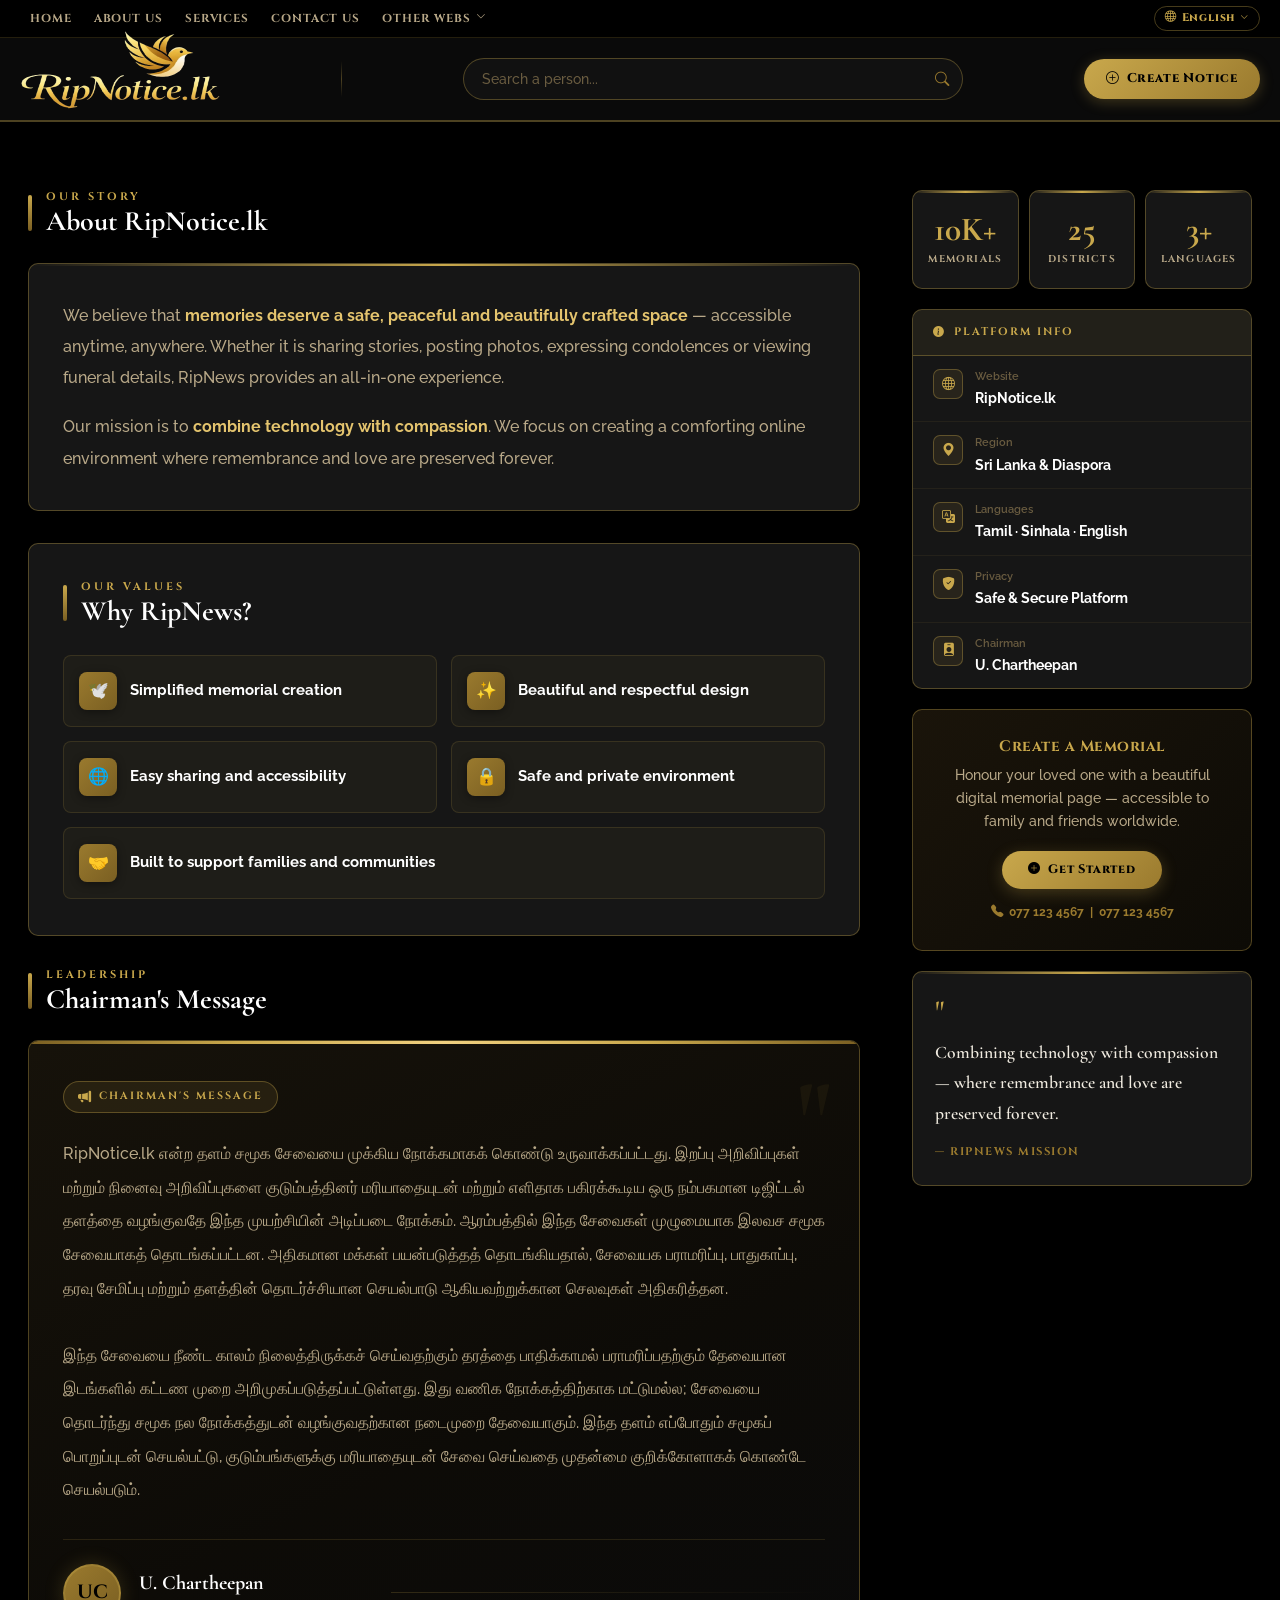
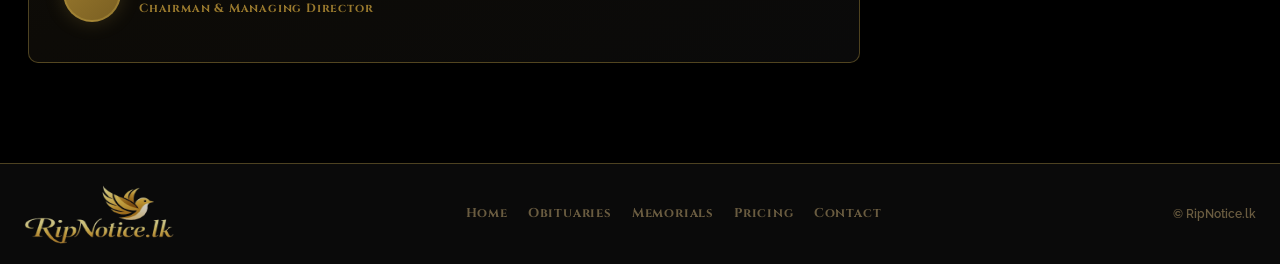
==== about.html @ 71edde10 "Initial commit" ====
<!DOCTYPE html>
<html lang="en">
<head>
    <meta charset="UTF-8">
    <meta name="viewport" content="width=device-width, initial-scale=1.0">
    <title>RipNotice.lk — Memorial Platform</title>
    <link rel="icon" href="assets/fav1.ico" type="image/x-icon">
    <link rel="stylesheet" href="https://cdn.jsdelivr.net/npm/bootstrap@5.3.0/dist/css/bootstrap.min.css">
    <link rel="stylesheet" href="https://cdn.jsdelivr.net/npm/bootstrap-icons@1.13.1/font/bootstrap-icons.min.css">
    <link rel="stylesheet" href="css/about.css">
</head>
<body>

    <!-- Navbar (injected) -->
    <div id="navbar"></div>

    <!-- ========================================================
     ABOUT PAGE — RipNotice.lk
     Paste between your navbar and footer injections.
     Requires: <link rel="stylesheet" href="css/about.css">
     ======================================================== -->
     
    <!-- ── BODY ── -->
    <div class="abt-body">

        <!-- ── LEFT / MAIN COLUMN ── -->
        <div class="abt-main">

            <!-- Our Story -->
            <div class="abt-sec-heading">
                <div class="abt-sec-bar"></div>
                <div>
                    <h2 class="abt-sec-label">Our Story</h2>
                    <p class="abt-sec-title">About RipNotice.lk
            
                    </p>
                </div>
            </div>

            <div class="abt-mission-card">
                <p>
                    We believe that <strong>memories deserve a safe, peaceful and beautifully crafted
                    space</strong> — accessible anytime, anywhere. Whether it is sharing stories, posting
                    photos, expressing condolences or viewing funeral details, RipNews provides an
                    all-in-one experience.
                </p>
                <p>
                    Our mission is to <strong>combine technology with compassion</strong>. We focus on
                    creating a comforting online environment where remembrance and love are preserved
                    forever.
                </p>
            </div>

            <!-- Why RipNews -->
            <div class="abt-why-block">
                <div class="abt-sec-heading" style="margin-bottom:0;">
                    <div class="abt-sec-bar"></div>
                    <div>
                        <h2 class="abt-sec-label">Our Values</h2>
                        <p class="abt-sec-title">Why RipNews?</p>
                    </div>
                </div>

                <div class="abt-why-grid">
                    <div class="abt-why-item">
                        <div class="abt-why-icon">🕊️</div>
                        <div class="abt-why-label">Simplified memorial creation</div>
                    </div>
                    <div class="abt-why-item">
                        <div class="abt-why-icon">✨</div>
                        <div class="abt-why-label">Beautiful and respectful design</div>
                    </div>
                    <div class="abt-why-item">
                        <div class="abt-why-icon">🌐</div>
                        <div class="abt-why-label">Easy sharing and accessibility</div>
                    </div>
                    <div class="abt-why-item">
                        <div class="abt-why-icon">🔒</div>
                        <div class="abt-why-label">Safe and private environment</div>
                    </div>
                    <div class="abt-why-item abt-why-item--full">
                        <div class="abt-why-icon">🤝</div>
                        <div class="abt-why-label">Built to support families and communities</div>
                    </div>
                </div>
            </div>

            <!-- Chairman's Message -->
            <div class="abt-sec-heading">
                <div class="abt-sec-bar"></div>
                <div>
                    <h2 class="abt-sec-label">Leadership</h2>
                    <p class="abt-sec-title">Chairman's Message</p>
                </div>
            </div>

            <div class="abt-chairman-card">
                <div class="abt-chairman-badge">
                    <i class="bi bi-megaphone-fill"></i>
                    <span>Chairman's Message</span>
                </div>

                <p class="abt-chairman-tamil">
                    RipNotice.lk
         என்ற தளம் சமூக சேவையை முக்கிய நோக்கமாகக் கொண்டு உருவாக்கப்பட்டது.
                    இறப்பு அறிவிப்புகள் மற்றும் நினைவு அறிவிப்புகளை குடும்பத்தினர் மரியாதையுடன்
                    மற்றும் எளிதாக பகிரக்கூடிய ஒரு நம்பகமான டிஜிட்டல் தளத்தை வழங்குவதே இந்த
                    முயற்சியின் அடிப்படை நோக்கம். ஆரம்பத்தில் இந்த சேவைகள் முழுமையாக இலவச
                    சமூக சேவையாகத் தொடங்கப்பட்டன. அதிகமான மக்கள் பயன்படுத்தத் தொடங்கியதால்,
                    சேவையக பராமரிப்பு, பாதுகாப்பு, தரவு சேமிப்பு மற்றும் தளத்தின் தொடர்ச்சியான
                    செயல்பாடு ஆகியவற்றுக்கான செலவுகள் அதிகரித்தன.
                    <br><br>
                    இந்த சேவையை நீண்ட காலம் நிலைத்திருக்கச் செய்வதற்கும் தரத்தை பாதிக்காமல்
                    பராமரிப்பதற்கும் தேவையான இடங்களில் கட்டண முறை அறிமுகப்படுத்தப்பட்டுள்ளது.
                    இது வணிக நோக்கத்திற்காக மட்டுமல்ல; சேவையை தொடர்ந்து சமூக நல நோக்கத்துடன்
                    வழங்குவதற்கான நடைமுறை தேவையாகும். இந்த தளம் எப்போதும் சமூகப் பொறுப்புடன்
                    செயல்பட்டு, குடும்பங்களுக்கு மரியாதையுடன் சேவை செய்வதை முதன்மை
                    குறிக்கோளாகக் கொண்டே செயல்படும்.
                </p>

                <div class="abt-chairman-sig">
                    <div class="abt-sig-avatar">UC</div>
                    <div>
                        <div class="abt-sig-name">U. Chartheepan</div>
                        <div class="abt-sig-role">Chairman &amp; Managing Director</div>
                    </div>
                    <div class="abt-sig-line"></div>
                </div>
            </div>

        </div><!-- /abt-main -->

        <!-- ── RIGHT SIDEBAR ── -->
        <aside class="abt-sidebar">

            <!-- Stats -->
            <div class="abt-stats-row">
                <div class="abt-stat-card">
                    <span class="abt-stat-num">10K+</span>
                    <div class="abt-stat-label">Memorials</div>
                </div>
                <div class="abt-stat-card">
                    <span class="abt-stat-num">25</span>
                    <div class="abt-stat-label">Districts</div>
                </div>
                <div class="abt-stat-card">
                    <span class="abt-stat-num">3+</span>
                    <div class="abt-stat-label">Languages</div>
                </div>
            </div>

            <!-- Platform info -->
            <div class="abt-info-panel">
                <div class="abt-info-panel-header">
                    <i class="bi bi-info-circle-fill"></i> Platform Info
                </div>
                <div class="abt-info-row">
                    <div class="abt-info-icon"><i class="bi bi-globe"></i></div>
                    <div>
                        <div class="abt-info-label">Website</div>
                        <div class="abt-info-value">RipNotice.lk
                
                        </div>
                    </div>
                </div>
                <div class="abt-info-row">
                    <div class="abt-info-icon"><i class="bi bi-geo-alt-fill"></i></div>
                    <div>
                        <div class="abt-info-label">Region</div>
                        <div class="abt-info-value">Sri Lanka &amp; Diaspora</div>
                    </div>
                </div>
                <div class="abt-info-row">
                    <div class="abt-info-icon"><i class="bi bi-translate"></i></div>
                    <div>
                        <div class="abt-info-label">Languages</div>
                        <div class="abt-info-value">Tamil · Sinhala · English</div>
                    </div>
                </div>
                <div class="abt-info-row">
                    <div class="abt-info-icon"><i class="bi bi-shield-fill-check"></i></div>
                    <div>
                        <div class="abt-info-label">Privacy</div>
                        <div class="abt-info-value">Safe &amp; Secure Platform</div>
                    </div>
                </div>
                <div class="abt-info-row">
                    <div class="abt-info-icon"><i class="bi bi-person-badge-fill"></i></div>
                    <div>
                        <div class="abt-info-label">Chairman</div>
                        <div class="abt-info-value">U. Chartheepan</div>
                    </div>
                </div>
            </div>

            <!-- CTA -->
            <div class="abt-cta-card">
                <h3 class="abt-cta-title">Create a Memorial</h3>
                <p class="abt-cta-desc">
                    Honour your loved one with a beautiful digital memorial page —
                    accessible to family and friends worldwide.
                </p>
                <a href="index.html" class="abt-cta-btn">
                    <i class="bi bi-plus-circle-fill"></i> Get Started
                </a>
                <div class="abt-cta-hotline">
                    <i class="bi bi-telephone-fill"></i>
                    077 123 4567 &nbsp;|&nbsp; 077 123 4567
                </div>
            </div>

            <!-- Quote pull -->
            <div class="abt-quote-card">
                <div class="abt-quote-mark">"</div>
                <p class="abt-quote-text">
                    Combining technology with compassion — where remembrance and love
                    are preserved forever.
                </p>
                <div class="abt-quote-attr">— RipNews Mission</div>
            </div>

        </aside>
    </div>
    <!-- ========== END ABOUT PAGE ========== -->   

    <!-- Footer (injected) -->
    <div id="footer"></div>

    <!-- Hidden Google Translate container -->
    <div id="google_translate_element" style="display:none;"></div>

    <!-- Scripts -->
    <script src="https://cdn.jsdelivr.net/npm/bootstrap@5.3.0/dist/js/bootstrap.bundle.min.js"></script>

    <script>
        // Inject navbar and footer
        fetch("navbar.html")
            .then(r => r.text())
            .then(d => { document.getElementById("navbar").innerHTML = d; });
        fetch("footer.html")
            .then(r => r.text())
            .then(d => { document.getElementById("footer").innerHTML = d; });
    </script>

    <script src="js/script.js"></script>

    <script type="text/javascript">
        function googleTranslateElementInit() {
            new google.translate.TranslateElement({
                pageLanguage: 'en',
                includedLanguages: 'en,ta,si',
                autoDisplay: false,
                layout: google.translate.TranslateElement.InlineLayout.SIMPLE
            }, 'google_translate_element');
        }
    </script>
    <script src="https://translate.google.com/translate_a/element.js?cb=googleTranslateElementInit"></script>

    <style>
        .goog-te-banner-frame, .skiptranslate { display: none !important; }
        body { top: 0 !important; }
        .goog-te-gadget { font-size: 0 !important; }
        .goog-te-gadget > span { display: none !important; }
        .goog-te-gadget select { display: none !important; }
    </style>

</body>
</html>
---- css/about.css ----
/* ============================================================
   about.css — RipNotice.lk About Page
   Max-width: 1300px | Fully mobile responsive
   All classes prefixed "abt-" — zero conflicts with styles.css

   Usage:  <link rel="stylesheet" href="css/about.css">
   ============================================================ */

/* ── Design tokens (locally scoped, no global bleed) ── */
:root {
    --_gold:        #c9a84c;
    --_gold-light:  #e4c46e;
    --_gold-bright: #f0d080;
    --_gold-dark:   #9a7a2e;
    --_gold-dim:    #7a5f22;
    --_gold-muted:  rgba(201,168,76,0.13);
    --_gold-border: rgba(201,168,76,0.35);
    --_gold-glow:   rgba(201,168,76,0.07);
    --_black:       #000000;
    --_black-mid:   #0a0a0a;
    --_black-card:  #161616;
    --_black-soft:  #111111;
    --_white:       #ffffff;
    --_offwhite:    #f0ebe0;
    --_grey-text:   #b8a888;
    --_grey-dim:    #6a5c40;
    --_shadow-gold: 0 4px 24px rgba(201,168,76,0.22);
    --_radius:      10px;
}


/* ================================================================
   BODY — 2-column, max 1300px
   ================================================================ */
.abt-body {
    max-width: 1320px;
    margin: 0 auto;
    padding: 70px 40px 100px;
    display: grid;
    grid-template-columns: 1fr 340px;
    gap: 52px;
    align-items: start;
    margin-top: 120px;
}

/* ================================================================
   SECTION HEADING
   ================================================================ */
.abt-sec-heading {
    display: flex; align-items: center; gap: 14px;
    margin-bottom: 26px;
}
.abt-sec-bar {
    width: 4px; height: 36px; border-radius: 2px; flex-shrink: 0;
    background: linear-gradient(to bottom, var(--_gold), var(--_gold-dim));
}
.abt-sec-label {
    font-family: 'Cinzel', serif; font-size: 0.68rem; font-weight: 700;
    letter-spacing: 3px; text-transform: uppercase;
    color: var(--_gold); margin-bottom: 3px;
    /* reset any inherited heading styles */
    border: none; padding: 0;
}
.abt-sec-title {
    font-family: 'Cormorant Garamond', serif; font-size: 1.75rem;
    font-weight: 700; color: var(--_white); line-height: 1.1;
    /* reset */
    border: none; padding: 0; margin: 0;
}

/* ================================================================
   MISSION CARD
   ================================================================ */
.abt-mission-card {
    background: var(--_black-card);
    border: 1px solid var(--_gold-border);
    border-radius: var(--_radius);
    padding: 36px 34px;
    margin-bottom: 32px;
    position: relative; overflow: hidden;
    animation: abt-fadeUp 0.6s ease both;
}
.abt-mission-card::before {
    content: '';
    position: absolute; top: 0; left: 0; right: 0; height: 2px;
    background: linear-gradient(90deg, transparent, var(--_gold), transparent);
}
.abt-mission-card p {
    font-size: 1rem; font-weight: 500; line-height: 1.95;
    color: var(--_grey-text); margin-bottom: 18px;
    /* reset */
    padding: 0;
}
.abt-mission-card p:last-child { margin-bottom: 0; }
.abt-mission-card p strong { color: var(--_gold-light); font-weight: 700; }

/* ================================================================
   WHY BLOCK
   ================================================================ */
.abt-why-block {
    background: var(--_black-card);
    border: 1px solid var(--_gold-border);
    border-radius: var(--_radius);
    padding: 36px 34px;
    margin-bottom: 32px;
    animation: abt-fadeUp 0.6s 0.1s ease both;
}
.abt-why-grid {
    display: grid;
    grid-template-columns: 1fr 1fr;
    gap: 14px; margin-top: 28px;
}
.abt-why-item {
    display: flex; align-items: flex-start; gap: 13px;
    background: rgba(201,168,76,0.05);
    border: 1px solid rgba(201,168,76,0.15);
    border-radius: 8px; padding: 16px 15px;
    transition: all 0.25s; cursor: default;
}
.abt-why-item:hover {
    background: rgba(201,168,76,0.1);
    border-color: var(--_gold-border);
    transform: translateY(-2px);
    box-shadow: var(--_shadow-gold);
}
.abt-why-item--full { grid-column: 1 / -1; }
.abt-why-icon {
    width: 38px; height: 38px; border-radius: 8px; flex-shrink: 0;
    background: linear-gradient(135deg, var(--_gold-dark), var(--_gold-dim));
    display: flex; align-items: center; justify-content: center;
    font-size: 1.05rem; box-shadow: 0 2px 8px rgba(0,0,0,0.4);
}
.abt-why-label {
    font-size: 0.93rem; font-weight: 700; color: var(--_white);
    font-family: 'Raleway', sans-serif; line-height: 1.35;
    padding-top: 8px;
}

/* ================================================================
   CHAIRMAN CARD
   ================================================================ */
.abt-chairman-card {
    background: linear-gradient(155deg, #16120a 0%, #0d0b07 60%, #0a0a0a 100%);
    border: 1px solid var(--_gold-border);
    border-radius: var(--_radius);
    padding: 40px 34px;
    position: relative; overflow: hidden;
    animation: abt-fadeUp 0.6s 0.2s ease both;
}
/* Top gradient bar */
.abt-chairman-card::before {
    content: '';
    position: absolute; top: 0; left: 0; right: 0; height: 3px;
    background: linear-gradient(90deg,
        var(--_gold-dim), var(--_gold), var(--_gold-bright),
        var(--_gold), var(--_gold-dim));
}
/* Decorative quote */
.abt-chairman-card::after {
    content: '"';
    position: absolute; top: 24px; right: 28px;
    font-family: 'Cormorant Garamond', serif;
    font-size: 7rem; font-weight: 700;
    color: rgba(201,168,76,0.06);
    line-height: 1; pointer-events: none; user-select: none;
}

/* Badge */
.abt-chairman-badge {
    display: inline-flex; align-items: center; gap: 8px;
    background: rgba(201,168,76,0.1);
    border: 1px solid var(--_gold-border);
    padding: 5px 14px; border-radius: 20px; margin-bottom: 24px;
}
.abt-chairman-badge i { color: var(--_gold); font-size: 0.82rem; }
.abt-chairman-badge span {
    font-family: 'Cinzel', serif; font-size: 0.66rem; font-weight: 700;
    letter-spacing: 2px; text-transform: uppercase; color: var(--_gold);
}

/* Tamil body */
.abt-chairman-tamil {
    font-size: 1rem; font-weight: 500; line-height: 2.1;
    color: var(--_grey-text); margin-bottom: 32px;
    /* reset */
    padding: 0;
}

/* Signature */
.abt-chairman-sig {
    display: flex; align-items: center; gap: 18px;
    padding-top: 24px;
    border-top: 1px solid rgba(201,168,76,0.15);
}
.abt-sig-avatar {
    width: 58px; height: 58px; border-radius: 50%; flex-shrink: 0;
    background: linear-gradient(135deg, var(--_gold-dark), var(--_gold-dim));
    display: flex; align-items: center; justify-content: center;
    font-family: 'Cinzel', serif; font-size: 1.2rem; font-weight: 700;
    color: var(--_black);
    border: 2px solid var(--_gold-border);
    box-shadow: 0 0 20px rgba(201,168,76,0.2);
}
.abt-sig-name {
    font-family: 'Cormorant Garamond', serif; font-size: 1.25rem;
    font-weight: 700; color: var(--_white); margin-bottom: 2px;
}
.abt-sig-role {
    font-size: 0.74rem; font-weight: 700; color: var(--_gold-dark);
    font-family: 'Cinzel', serif; letter-spacing: 0.8px;
}
.abt-sig-line {
    flex: 1; height: 1px;
    background: linear-gradient(90deg, rgba(201,168,76,0.2), transparent);
}

/* ================================================================
   SIDEBAR
   ================================================================ */
.abt-sidebar {
    display: flex; flex-direction: column; gap: 20px;
    position: sticky; top: 120px; /* adjust to your fixed header height */
}

/* Stats */
.abt-stats-row {
    display: grid; grid-template-columns: repeat(3, 1fr); gap: 10px;
}
.abt-stat-card {
    background: var(--_black-card);
    border: 1px solid var(--_gold-border);
    border-radius: var(--_radius);
    padding: 22px 10px; text-align: center;
    position: relative; overflow: hidden;
    transition: all 0.25s;
    animation: abt-fadeUp 0.5s ease both;
}
.abt-stat-card::before {
    content: ''; position: absolute; top: 0; left: 0; right: 0; height: 2px;
    background: linear-gradient(90deg, transparent, var(--_gold), transparent);
}
.abt-stat-card:hover {
    transform: translateY(-3px);
    box-shadow: var(--_shadow-gold);
    border-color: var(--_gold);
}
.abt-stat-num {
    display: block;
    font-family: 'Cormorant Garamond', serif;
    font-size: 2.1rem; font-weight: 700;
    color: var(--_gold); line-height: 1; margin-bottom: 5px;
}
.abt-stat-label {
    font-size: 0.62rem; font-weight: 700; color: var(--_grey-text);
    font-family: 'Cinzel', serif; letter-spacing: 1.2px; text-transform: uppercase;
}

/* Info panel */
.abt-info-panel {
    background: var(--_black-card);
    border: 1px solid var(--_gold-border);
    border-radius: var(--_radius);
    overflow: hidden;
    animation: abt-fadeUp 0.5s 0.1s ease both;
}
.abt-info-panel-header {
    background: rgba(201,168,76,0.07);
    border-bottom: 1px solid var(--_gold-border);
    padding: 14px 20px;
    font-family: 'Cinzel', serif; font-size: 0.68rem; font-weight: 700;
    letter-spacing: 2px; text-transform: uppercase; color: var(--_gold);
    display: flex; align-items: center; gap: 8px;
}
.abt-info-row {
    display: flex; gap: 12px; padding: 13px 20px;
    border-bottom: 1px solid rgba(201,168,76,0.08);
    align-items: flex-start;
}
.abt-info-row:last-child { border-bottom: none; }
.abt-info-icon {
    width: 30px; height: 30px; border-radius: 7px; flex-shrink: 0;
    background: rgba(201,168,76,0.1);
    border: 1px solid var(--_gold-border);
    display: flex; align-items: center; justify-content: center;
    color: var(--_gold); font-size: 0.82rem;
}
.abt-info-label {
    font-size: 0.67rem; font-weight: 600;
    color: var(--_grey-dim); margin-bottom: 2px;
}
.abt-info-value {
    font-size: 0.9rem; font-weight: 700; color: var(--_white);
}

/* CTA card */
.abt-cta-card {
    background: linear-gradient(135deg, #1a140a 0%, #0d0b06 100%);
    border: 1px solid var(--_gold-border);
    border-radius: var(--_radius);
    padding: 28px 22px; text-align: center;
    animation: abt-fadeUp 0.5s 0.2s ease both;
}
.abt-cta-title {
    font-family: 'Cinzel', serif; font-size: 0.95rem; font-weight: 700;
    color: var(--_gold); margin-bottom: 8px; letter-spacing: 0.5px;
}
.abt-cta-desc {
    font-size: 0.86rem; font-weight: 500; color: var(--_grey-text);
    line-height: 1.65; margin-bottom: 18px;
}
.abt-cta-btn {
    display: inline-flex; align-items: center; gap: 7px;
    background: linear-gradient(135deg, var(--_gold), var(--_gold-dark));
    color: var(--_black); padding: 10px 26px; border-radius: 30px;
    font-family: 'Cinzel', serif; font-size: 0.76rem; font-weight: 800;
    letter-spacing: 0.8px; text-decoration: none; transition: all 0.25s;
    box-shadow: 0 4px 16px rgba(201,168,76,0.28);
}
.abt-cta-btn:hover {
    background: linear-gradient(135deg, var(--_gold-bright), var(--_gold));
    color: var(--_black); transform: translateY(-2px);
    box-shadow: 0 6px 22px rgba(201,168,76,0.45);
}
.abt-cta-hotline {
    margin-top: 14px; font-size: 0.78rem; font-weight: 700;
    color: var(--_gold-dark);
    display: flex; align-items: center; justify-content: center; gap: 6px;
}

/* Quote pull */
.abt-quote-card {
    background: var(--_black-card);
    border: 1px solid var(--_gold-border);
    border-radius: var(--_radius);
    padding: 24px 22px;
    position: relative; overflow: hidden;
    animation: abt-fadeUp 0.5s 0.3s ease both;
}
.abt-quote-card::before {
    content: ''; position: absolute; top: 0; left: 0; right: 0; height: 2px;
    background: linear-gradient(90deg, transparent, var(--_gold), transparent);
}
.abt-quote-mark {
    font-family: 'Cormorant Garamond', serif;
    font-size: 2rem; color: var(--_gold); line-height: 1; margin-bottom: 10px;
}
.abt-quote-text {
    font-family: 'Cormorant Garamond', serif;
    font-size: 1.1rem; font-weight: 600;
    color: var(--_offwhite); line-height: 1.75; margin-bottom: 14px;
}
.abt-quote-attr {
    font-size: 0.7rem; font-weight: 700; color: var(--_gold-dark);
    font-family: 'Cinzel', serif; letter-spacing: 1.5px; text-transform: uppercase;
}

/* ================================================================
   ANIMATION
   ================================================================ */
@keyframes abt-fadeUp {
    from { opacity: 0; transform: translateY(20px); }
    to   { opacity: 1; transform: translateY(0); }
}

/* ================================================================
   RESPONSIVE BREAKPOINTS
   ================================================================ */

/* ── 1300px — add side padding so content doesn't touch edges ── */
@media (max-width: 1340px) {
    .abt-body { padding-left: 28px; padding-right: 28px; }
}

/* ── 1100px — narrow sidebar ── */
@media (max-width: 1100px) {
    .abt-body { grid-template-columns: 1fr 290px; gap: 36px; }
}

/* ── 960px — stack columns ── */
@media (max-width: 960px) {
    .abt-body {
        grid-template-columns: 1fr;
        padding: 48px 28px 80px;
        gap: 32px;
    }
    .abt-sidebar {
        /* sidebar moves to top on tablet/mobile */
        order: -1;
        position: static;
        /* switch stats to horizontal row */
    }
    .abt-stats-row { grid-template-columns: repeat(3, 1fr); }
    .abt-hero-corner { width: 40px; height: 40px; }
}

/* ── 768px — tablet ── */
@media (max-width: 768px) {
    .abt-hero { padding: 70px 20px 60px; }
    .abt-hero-corner { width: 30px; height: 30px; }
    .abt-hc-tl { top: 14px; left: 16px; }
    .abt-hc-tr { top: 14px; right: 16px; }
    .abt-hc-bl { bottom: 14px; left: 16px; }
    .abt-hc-br { bottom: 14px; right: 16px; }

    .abt-hero-title { font-size: clamp(1.9rem, 7vw, 2.8rem); }
    .abt-hero-subtitle { font-size: 1rem; }
    .abt-hero-lead { font-size: 0.96rem; }

    .abt-body { padding: 40px 20px 70px; gap: 28px; }

    .abt-mission-card,
    .abt-why-block,
    .abt-chairman-card { padding: 28px 22px; }

    .abt-sec-title { font-size: 1.5rem; }

    /* Why grid — 2 cols still fine at 768 */
    .abt-why-grid { gap: 12px; }
    .abt-why-label { font-size: 0.86rem; }

    /* Sidebar stats — keep 3 cols */
    .abt-stats-row { gap: 8px; }
    .abt-stat-num { font-size: 1.8rem; }

    .abt-chairman-tamil { font-size: 0.95rem; line-height: 2; }
    .abt-chairman-card::after { font-size: 5rem; top: 20px; right: 18px; }
}

/* ── 600px — large mobile ── */
@media (max-width: 600px) {
    .abt-hero { padding: 60px 16px 52px; }
    .abt-hero-corner { display: none; } /* hide ornaments on small screens */
    .abt-hero-title { font-size: clamp(1.7rem, 9vw, 2.2rem); line-height: 1.15; }
    .abt-hero-lead { font-size: 0.92rem; }
    .abt-hero-eyebrow { font-size: 0.66rem; letter-spacing: 3px; }

    .abt-body { padding: 32px 16px 60px; gap: 24px; }

    .abt-mission-card,
    .abt-why-block,
    .abt-chairman-card { padding: 24px 18px; }

    /* Why — single column */
    .abt-why-grid { grid-template-columns: 1fr; }
    .abt-why-item--full { grid-column: auto; }
    .abt-why-icon { width: 34px; height: 34px; font-size: 0.95rem; }
    .abt-why-label { font-size: 0.88rem; padding-top: 6px; }

    /* Stats — stay 3 col but compact */
    .abt-stats-row { gap: 6px; }
    .abt-stat-card { padding: 16px 6px; }
    .abt-stat-num { font-size: 1.5rem; }
    .abt-stat-label { font-size: 0.56rem; letter-spacing: 0.8px; }

    /* Signature */
    .abt-chairman-sig { flex-wrap: wrap; gap: 12px; }
    .abt-sig-line { display: none; }
    .abt-sig-name { font-size: 1.1rem; }

    /* Info panel */
    .abt-info-value { font-size: 0.84rem; }

    /* CTA */
    .abt-cta-btn { padding: 10px 20px; font-size: 0.72rem; }
    .abt-cta-hotline { font-size: 0.74rem; }

    /* Section heading */
    .abt-sec-title { font-size: 1.35rem; }
    .abt-sec-bar { height: 28px; }

    .abt-chairman-tamil { font-size: 0.9rem; line-height: 1.95; }
    .abt-chairman-card::after { display: none; }
}

/* ── 400px — small mobile ── */
@media (max-width: 400px) {
    .abt-hero-title { font-size: 1.6rem; }
    .abt-hero-subtitle { font-size: 0.9rem; margin-bottom: 24px; }
    .abt-hero-divider { margin-bottom: 24px; }
    .abt-divider-line { width: 40px; }

    .abt-body { padding: 26px 14px 50px; }

    .abt-mission-card,
    .abt-why-block,
    .abt-chairman-card { padding: 20px 16px; }

    .abt-stats-row { grid-template-columns: repeat(3,1fr); gap: 5px; }
    .abt-stat-num { font-size: 1.3rem; }
    .abt-stat-label { font-size: 0.52rem; }

    .abt-cta-card { padding: 22px 16px; }
    .abt-quote-text { font-size: 1rem; }
}


/* ============================================================
   services.css — RipNotice.lk Services Page
   Max-width: 1300px | Fully mobile responsive
   All classes prefixed "svc-" — zero conflicts with other css

   Usage:  <link rel="stylesheet" href="css/services.css">
   ============================================================ */


/* ================================================================
   BODY LAYOUT — single full-width column then sidebar
   ================================================================ */
.svc-body {
    max-width: 1320px;
    margin: 0 auto;
    padding: 70px 40px 100px;
    display: grid;
    grid-template-columns: 1fr 340px;
    gap: 52px;
    align-items: start;
    margin-top: 120px;
}

/* ── Section heading ── */
.svc-sec-heading {
    display: flex; align-items: center; gap: 14px;
    margin-bottom: 26px;
}
.svc-sec-bar {
    width: 4px; height: 36px; border-radius: 2px; flex-shrink: 0;
    background: linear-gradient(to bottom, var(--_gold), var(--_gold-dim));
}
.svc-sec-label {
    font-family: 'Cinzel', serif; font-size: 0.68rem; font-weight: 700;
    letter-spacing: 3px; text-transform: uppercase;
    color: var(--_gold); margin-bottom: 3px; border: none; padding: 0;
}
.svc-sec-title {
    font-family: 'Cormorant Garamond', serif; font-size: 1.75rem;
    font-weight: 700; color: var(--_white); line-height: 1.1;
    border: none; padding: 0; margin: 0;
}

/* ================================================================
   SERVICE CARDS — main list
   ================================================================ */
.svc-cards-wrap { display: flex; flex-direction: column; gap: 22px; margin-bottom: 36px; }

.svc-card {
    background: var(--_black-card);
    border: 1px solid var(--_gold-border);
    border-radius: var(--_radius);
    padding: 0;
    position: relative; overflow: hidden;
    display: grid;
    grid-template-columns: 88px 1fr;
    transition: all 0.3s;
    animation: svc-fadeUp 0.55s ease both;
    text-decoration: none;
}
.svc-card:nth-child(1) { animation-delay: 0.05s; }
.svc-card:nth-child(2) { animation-delay: 0.10s; }
.svc-card:nth-child(3) { animation-delay: 0.15s; }
.svc-card:nth-child(4) { animation-delay: 0.20s; }
.svc-card:nth-child(5) { animation-delay: 0.25s; }
.svc-card:nth-child(6) { animation-delay: 0.30s; }

/* Top gradient bar */
.svc-card::before {
    content: '';
    position: absolute; top: 0; left: 0; right: 0; height: 2px;
    background: linear-gradient(90deg, transparent, var(--_gold), transparent);
    opacity: 0; transition: opacity 0.3s;
}
.svc-card:hover {
    border-color: var(--_gold);
    box-shadow: var(--_shadow-gold), var(--_shadow-deep);
    transform: translateY(-3px);
}
.svc-card:hover::before { opacity: 1; }

/* Left icon column */
.svc-card-icon-col {
    background: linear-gradient(160deg, rgba(201,168,76,0.09) 0%, rgba(201,168,76,0.03) 100%);
    border-right: 1px solid rgba(201,168,76,0.18);
    display: flex; align-items: center; justify-content: center;
    padding: 28px 0;
    transition: background 0.3s;
}
.svc-card:hover .svc-card-icon-col {
    background: linear-gradient(160deg, rgba(201,168,76,0.16) 0%, rgba(201,168,76,0.06) 100%);
}
.svc-card-icon {
    width: 52px; height: 52px; border-radius: 12px;
    background: linear-gradient(135deg, var(--_gold-dark), var(--_gold-dim));
    display: flex; align-items: center; justify-content: center;
    font-size: 1.35rem;
    box-shadow: 0 4px 14px rgba(0,0,0,0.5), 0 0 0 1px rgba(201,168,76,0.2);
}

/* Right content column */
.svc-card-body {
    padding: 26px 28px 24px;
    display: flex; flex-direction: column; justify-content: center;
    gap: 6px;
}
.svc-card-num {
    font-family: 'Cinzel', serif; font-size: 0.6rem; font-weight: 700;
    letter-spacing: 2px; text-transform: uppercase;
    color: var(--_gold-dark); margin-bottom: 2px;
}
.svc-card-name {
    font-family: 'Cormorant Garamond', serif; font-size: 1.35rem;
    font-weight: 700; color: var(--_white); line-height: 1.2;
}
.svc-card-desc {
    font-size: 0.9rem; font-weight: 500; color: var(--_grey-text);
    line-height: 1.7; max-width: 520px;
}
.svc-card-tags {
    display: flex; flex-wrap: wrap; gap: 6px; margin-top: 8px;
}
.svc-tag {
    display: inline-flex; align-items: center; gap: 4px;
    padding: 3px 10px; border-radius: 12px;
    font-size: 0.67rem; font-weight: 700; font-family: 'Cinzel', serif;
    letter-spacing: 0.4px;
    background: rgba(201,168,76,0.08);
    border: 1px solid rgba(201,168,76,0.18);
    color: var(--_gold-dark);
}

/* ── Poster card — featured / special ── */
.svc-card--poster {
    grid-template-columns: 88px 1fr auto;
    background: linear-gradient(135deg, #16120a 0%, #0d0b07 60%, #0a0a0a 100%);
    border-color: var(--_gold);
}
.svc-card--poster::before { opacity: 1; }
.svc-card--poster .svc-card-icon-col {
    background: linear-gradient(160deg, rgba(201,168,76,0.15) 0%, rgba(201,168,76,0.05) 100%);
}

.svc-poster-cta {
    display: flex; flex-direction: column; align-items: center; justify-content: center;
    padding: 20px 22px;
    border-left: 1px solid rgba(201,168,76,0.18);
    gap: 10px;
    min-width: 130px;
}
.svc-poster-badge {
    display: inline-flex; align-items: center; gap: 5px;
    background: rgba(201,168,76,0.12); border: 1px solid rgba(201,168,76,0.35);
    padding: 3px 10px; border-radius: 10px;
    font-family: 'Cinzel', serif; font-size: 0.6rem; font-weight: 700;
    letter-spacing: 1px; color: var(--_gold);
}
.svc-poster-visit-btn {
    display: inline-flex; align-items: center; gap: 7px;
    background: linear-gradient(135deg, var(--_gold), var(--_gold-dark));
    color: var(--_black); padding: 10px 18px; border-radius: 24px;
    font-family: 'Cinzel', serif; font-size: 0.7rem; font-weight: 800;
    letter-spacing: 0.6px; text-decoration: none; transition: all 0.25s;
    box-shadow: 0 4px 14px rgba(201,168,76,0.3);
    white-space: nowrap;
}
.svc-poster-visit-btn:hover {
    background: linear-gradient(135deg, var(--_gold-bright), var(--_gold));
    color: var(--_black); transform: translateY(-2px);
    box-shadow: 0 6px 20px rgba(201,168,76,0.45);
}

/* ================================================================
   HOW IT WORKS STRIP
   ================================================================ */
.svc-how-block {
    background: var(--_black-card);
    border: 1px solid var(--_gold-border);
    border-radius: var(--_radius);
    padding: 36px 34px;
    margin-bottom: 32px;
    position: relative; overflow: hidden;
    animation: svc-fadeUp 0.6s 0.35s ease both;
}
.svc-how-block::before {
    content: '';
    position: absolute; top: 0; left: 0; right: 0; height: 2px;
    background: linear-gradient(90deg, transparent, var(--_gold), transparent);
}

.svc-steps {
    display: grid;
    grid-template-columns: repeat(4, 1fr);
    gap: 0;
    margin-top: 28px;
    position: relative;
}
/* Connecting line */
.svc-steps::before {
    content: '';
    position: absolute; top: 28px; left: 14%; right: 14%;
    height: 1px;
    background: linear-gradient(90deg,
        transparent, var(--_gold-dark), var(--_gold), var(--_gold-dark), transparent);
    z-index: 0;
}

.svc-step {
    display: flex; flex-direction: column; align-items: center; text-align: center;
    padding: 0 12px; position: relative; z-index: 1;
}
.svc-step-num {
    width: 56px; height: 56px; border-radius: 50%;
    background: linear-gradient(135deg, var(--_gold-dark), var(--_gold-dim));
    border: 2px solid var(--_gold-border);
    display: flex; align-items: center; justify-content: center;
    font-family: 'Cinzel', serif; font-size: 1.1rem; font-weight: 700;
    color: var(--_black); margin-bottom: 14px;
    box-shadow: 0 0 0 4px rgba(0,0,0,1), 0 0 16px rgba(201,168,76,0.3);
}
.svc-step-title {
    font-family: 'Raleway', sans-serif; font-size: 0.88rem;
    font-weight: 800; color: var(--_white); margin-bottom: 6px;
}
.svc-step-desc {
    font-size: 0.78rem; font-weight: 500; color: var(--_grey-text);
    line-height: 1.6;
}

/* ================================================================
   SIDEBAR
   ================================================================ */
.svc-sidebar {
    display: flex; flex-direction: column; gap: 20px;
    position: sticky; top: 120px;
}

/* Stats */
.svc-stats-row {
    display: grid; grid-template-columns: repeat(3, 1fr); gap: 10px;
}
.svc-stat-card {
    background: var(--_black-card);
    border: 1px solid var(--_gold-border);
    border-radius: var(--_radius);
    padding: 22px 10px; text-align: center;
    position: relative; overflow: hidden;
    transition: all 0.25s;
    animation: svc-fadeUp 0.5s ease both;
}
.svc-stat-card::before {
    content: ''; position: absolute; top: 0; left: 0; right: 0; height: 2px;
    background: linear-gradient(90deg, transparent, var(--_gold), transparent);
}
.svc-stat-card:hover {
    transform: translateY(-3px);
    box-shadow: var(--_shadow-gold);
    border-color: var(--_gold);
}
.svc-stat-num {
    display: block;
    font-family: 'Cormorant Garamond', serif;
    font-size: 2.1rem; font-weight: 700;
    color: var(--_gold); line-height: 1; margin-bottom: 5px;
}
.svc-stat-label {
    font-size: 0.62rem; font-weight: 700; color: var(--_grey-text);
    font-family: 'Cinzel', serif; letter-spacing: 1.2px; text-transform: uppercase;
}

/* Service index panel */
.svc-index-panel {
    background: var(--_black-card);
    border: 1px solid var(--_gold-border);
    border-radius: var(--_radius);
    overflow: hidden;
    animation: svc-fadeUp 0.5s 0.1s ease both;
}
.svc-index-header {
    background: rgba(201,168,76,0.07);
    border-bottom: 1px solid var(--_gold-border);
    padding: 14px 20px;
    font-family: 'Cinzel', serif; font-size: 0.68rem; font-weight: 700;
    letter-spacing: 2px; text-transform: uppercase; color: var(--_gold);
    display: flex; align-items: center; gap: 8px;
}
.svc-index-row {
    display: flex; align-items: center; gap: 12px; padding: 12px 20px;
    border-bottom: 1px solid rgba(201,168,76,0.07);
    text-decoration: none; transition: background 0.2s;
    cursor: pointer;
}
.svc-index-row:last-child { border-bottom: none; }
.svc-index-row:hover { background: rgba(201,168,76,0.05); }
.svc-index-icon {
    width: 30px; height: 30px; border-radius: 7px; flex-shrink: 0;
    background: rgba(201,168,76,0.09);
    border: 1px solid rgba(201,168,76,0.2);
    display: flex; align-items: center; justify-content: center;
    font-size: 0.9rem;
}
.svc-index-name {
    font-size: 0.86rem; font-weight: 700; color: var(--_white);
    font-family: 'Raleway', sans-serif; flex: 1;
}
.svc-index-row i.bi-chevron-right {
    color: var(--_gold-dark); font-size: 0.72rem;
}

/* Poster CTA sidebar card */
.svc-poster-sidebar {
    background: linear-gradient(135deg, #1a140a 0%, #0d0b06 100%);
    border: 1px solid var(--_gold);
    border-radius: var(--_radius);
    padding: 26px 22px; text-align: center;
    position: relative; overflow: hidden;
    animation: svc-fadeUp 0.5s 0.2s ease both;
}
.svc-poster-sidebar::before {
    content: '';
    position: absolute; top: 0; left: 0; right: 0; height: 3px;
    background: linear-gradient(90deg,
        var(--_gold-dim), var(--_gold), var(--_gold-bright),
        var(--_gold), var(--_gold-dim));
}
.svc-poster-sidebar-icon {
    width: 60px; height: 60px; border-radius: 14px; margin: 0 auto 14px;
    background: linear-gradient(135deg, var(--_gold-dark), var(--_gold-dim));
    display: flex; align-items: center; justify-content: center;
    font-size: 1.6rem;
    box-shadow: 0 4px 18px rgba(201,168,76,0.3);
}
.svc-poster-sidebar-title {
    font-family: 'Cinzel', serif; font-size: 0.98rem; font-weight: 700;
    color: var(--_gold); margin-bottom: 6px; letter-spacing: 0.5px;
}
.svc-poster-sidebar-desc {
    font-size: 0.83rem; font-weight: 500; color: var(--_grey-text);
    line-height: 1.65; margin-bottom: 18px;
}
.svc-poster-sidebar-btn {
    display: inline-flex; align-items: center; gap: 8px;
    background: linear-gradient(135deg, var(--_gold), var(--_gold-dark));
    color: var(--_black); padding: 11px 24px; border-radius: 30px;
    font-family: 'Cinzel', serif; font-size: 0.76rem; font-weight: 800;
    letter-spacing: 0.8px; text-decoration: none; transition: all 0.25s;
    box-shadow: 0 4px 16px rgba(201,168,76,0.32);
}
.svc-poster-sidebar-btn:hover {
    background: linear-gradient(135deg, var(--_gold-bright), var(--_gold));
    color: var(--_black); transform: translateY(-2px);
    box-shadow: 0 6px 22px rgba(201,168,76,0.48);
}

/* CTA contact card */
.svc-cta-card {
    background: var(--_black-card);
    border: 1px solid var(--_gold-border);
    border-radius: var(--_radius);
    padding: 24px 22px; text-align: center;
    animation: svc-fadeUp 0.5s 0.3s ease both;
}
.svc-cta-title {
    font-family: 'Cinzel', serif; font-size: 0.88rem; font-weight: 700;
    color: var(--_gold); margin-bottom: 6px; letter-spacing: 0.5px;
}
.svc-cta-desc {
    font-size: 0.82rem; font-weight: 500; color: var(--_grey-text);
    line-height: 1.65; margin-bottom: 16px;
}
.svc-cta-btn {
    display: inline-flex; align-items: center; gap: 7px;
    background: rgba(201,168,76,0.1); border: 1px solid var(--_gold-border);
    color: var(--_gold); padding: 10px 22px; border-radius: 28px;
    font-family: 'Cinzel', serif; font-size: 0.74rem; font-weight: 700;
    letter-spacing: 0.6px; text-decoration: none; transition: all 0.22s;
}
.svc-cta-btn:hover {
    background: rgba(201,168,76,0.18);
    border-color: var(--_gold);
    color: var(--_gold-light);
    transform: translateY(-1px);
}
.svc-cta-hotline {
    margin-top: 12px; font-size: 0.78rem; font-weight: 700;
    color: var(--_gold-dark);
    display: flex; align-items: center; justify-content: center; gap: 6px;
}

/* Quote card */
.svc-quote-card {
    background: var(--_black-card);
    border: 1px solid var(--_gold-border);
    border-radius: var(--_radius);
    padding: 24px 22px; position: relative; overflow: hidden;
    animation: svc-fadeUp 0.5s 0.35s ease both;
}
.svc-quote-card::before {
    content: ''; position: absolute; top: 0; left: 0; right: 0; height: 2px;
    background: linear-gradient(90deg, transparent, var(--_gold), transparent);
}
.svc-quote-mark {
    font-family: 'Cormorant Garamond', serif;
    font-size: 2rem; color: var(--_gold); line-height: 1; margin-bottom: 10px;
}
.svc-quote-text {
    font-family: 'Cormorant Garamond', serif;
    font-size: 1.08rem; font-weight: 600;
    color: var(--_offwhite); line-height: 1.75; margin-bottom: 14px;
}
.svc-quote-attr {
    font-size: 0.7rem; font-weight: 700; color: var(--_gold-dark);
    font-family: 'Cinzel', serif; letter-spacing: 1.5px; text-transform: uppercase;
}

/* ================================================================
   ANIMATION
   ================================================================ */
@keyframes svc-fadeUp {
    from { opacity: 0; transform: translateY(22px); }
    to   { opacity: 1; transform: translateY(0); }
}

/* ================================================================
   RESPONSIVE
   ================================================================ */
@media (max-width: 1340px) {
    .svc-body { padding-left: 28px; padding-right: 28px; }
}
@media (max-width: 1100px) {
    .svc-body { grid-template-columns: 1fr 290px; gap: 36px; }
    .svc-steps { grid-template-columns: repeat(2, 1fr); gap: 24px; }
    .svc-steps::before { display: none; }
}
@media (max-width: 960px) {
    .svc-body {
        grid-template-columns: 1fr;
        padding: 48px 28px 80px; gap: 32px;
    }
    .svc-sidebar { order: -1; position: static; }
    .svc-hero-corner { width: 40px; height: 40px; }
    .svc-card--poster { grid-template-columns: 88px 1fr; }
    .svc-poster-cta {
        display: none; /* show as inline link inside body on small */
    }
    .svc-poster-visit-inline { display: inline-flex !important; }
}
@media (max-width: 768px) {
    .svc-hero { padding: 70px 20px 60px; }
    .svc-hero-corner { width: 30px; height: 30px; }
    .svc-hc-tl { top: 14px; left: 16px; }
    .svc-hc-tr { top: 14px; right: 16px; }
    .svc-hc-bl { bottom: 14px; left: 16px; }
    .svc-hc-br { bottom: 14px; right: 16px; }
    .svc-hero-title { font-size: clamp(1.9rem, 7vw, 2.8rem); }
    .svc-body { padding: 40px 20px 70px; gap: 28px; }
    .svc-card { grid-template-columns: 72px 1fr; }
    .svc-card-icon { width: 44px; height: 44px; font-size: 1.15rem; }
    .svc-card-body { padding: 20px 20px 18px; }
    .svc-card-name { font-size: 1.2rem; }
    .svc-steps { grid-template-columns: repeat(2,1fr); }
    .svc-how-block { padding: 28px 22px; }
    .svc-sec-title { font-size: 1.5rem; }
}
@media (max-width: 600px) {
    .svc-hero { padding: 60px 16px 52px; }
    .svc-hero-corner { display: none; }
    .svc-hero-title { font-size: clamp(1.7rem, 9vw, 2.2rem); line-height: 1.15; }
    .svc-body { padding: 32px 16px 60px; gap: 24px; }
    .svc-card { grid-template-columns: 62px 1fr; }
    .svc-card-icon-col { padding: 22px 0; }
    .svc-card-icon { width: 38px; height: 38px; font-size: 1rem; border-radius: 9px; }
    .svc-card-body { padding: 18px 16px; }
    .svc-card-name { font-size: 1.1rem; }
    .svc-card-desc { font-size: 0.84rem; }
    .svc-steps { grid-template-columns: 1fr 1fr; gap: 18px; }
    .svc-step-num { width: 46px; height: 46px; font-size: 0.95rem; }
    .svc-sec-title { font-size: 1.35rem; }
    .svc-sec-bar { height: 28px; }
    .svc-quicknav { gap: 7px; }
    .svc-qnav-pill { font-size: 0.72rem; padding: 6px 12px; }
}
@media (max-width: 400px) {
    .svc-hero-title { font-size: 1.6rem; }
    .svc-body { padding: 26px 14px 50px; }
    .svc-steps { grid-template-columns: 1fr; }
    .svc-card { grid-template-columns: 58px 1fr; }
    .svc-stats-row { gap: 6px; }
    .svc-stat-num { font-size: 1.6rem; }
    .svc-stat-label { font-size: 0.55rem; }
}

/* ============================================================
   contact.css — RipNotice.lk Contact Page
   Max-width: 1300px | Fully mobile responsive
   All classes prefixed "cnt-" — zero conflicts with other css
   Services showcase block removed.
   ============================================================ */

/* ── Design tokens ── */
.cnt-body,
.cnt-sidebar {
    --_gold:        #c9a84c;
    --_gold-light:  #e4c46e;
    --_gold-bright: #f0d080;
    --_gold-dark:   #9a7a2e;
    --_gold-dim:    #7a5f22;
    --_gold-border: rgba(201,168,76,0.35);
    --_black-card:  #161616;
    --_white:       #ffffff;
    --_offwhite:    #f0ebe0;
    --_grey-text:   #b8a888;
    --_grey-dim:    #6a5c40;
    --_shadow-gold: 0 4px 24px rgba(201,168,76,0.22);
    --_radius:      10px;
}

/* ================================================================
   BODY LAYOUT
   ================================================================ */
.cnt-body {
    max-width: 1320px;
    margin: 120px auto 0;
    padding: 70px 40px 100px;
    display: grid;
    grid-template-columns: 1fr 340px;
    gap: 52px;
    align-items: start;
}

/* ── Section heading ── */
.cnt-sec-heading {
    display: flex; align-items: center; gap: 14px;
    margin-bottom: 26px;
}
.cnt-sec-bar {
    width: 4px; height: 36px; border-radius: 2px; flex-shrink: 0;
    background: linear-gradient(to bottom, var(--_gold), var(--_gold-dim));
}
.cnt-sec-label {
    font-family: 'Cinzel', serif; font-size: 0.68rem; font-weight: 700;
    letter-spacing: 3px; text-transform: uppercase;
    color: var(--_gold); margin-bottom: 3px;
    border: none; padding: 0;
}
.cnt-sec-title {
    font-family: 'Cormorant Garamond', serif; font-size: 1.75rem;
    font-weight: 700; color: var(--_white); line-height: 1.1;
    border: none; padding: 0; margin: 0;
}

/* ================================================================
   CONTACT FORM CARD
   ================================================================ */
.cnt-form-card {
    background: var(--_black-card);
    border: 1px solid var(--_gold-border);
    border-radius: var(--_radius);
    padding: 36px 34px;
    margin-bottom: 32px;
    position: relative; overflow: hidden;
    animation: cnt-fadeUp 0.6s ease both;
}
.cnt-form-card::before {
    content: '';
    position: absolute; top: 0; left: 0; right: 0; height: 2px;
    background: linear-gradient(90deg, transparent, var(--_gold), transparent);
}

/* Subject tabs */
.cnt-subject-tabs {
    display: flex; flex-wrap: wrap; gap: 8px;
    margin-bottom: 26px;
}
.cnt-subject-tab {
    display: inline-flex; align-items: center; gap: 6px;
    padding: 7px 14px; border-radius: 6px; cursor: pointer;
    font-size: 0.78rem; font-weight: 700; font-family: 'Cinzel', serif;
    letter-spacing: 0.5px;
    border: 1px solid rgba(201,168,76,0.2);
    background: rgba(201,168,76,0.04);
    color: var(--_grey-dim);
    transition: all 0.2s;
}
.cnt-subject-tab:hover {
    border-color: var(--_gold-border);
    background: rgba(201,168,76,0.08);
    color: var(--_grey-text);
}
.cnt-subject-tab.active {
    border-color: var(--_gold);
    background: rgba(201,168,76,0.14);
    color: var(--_gold-light);
}
.cnt-subject-tab input[type="radio"] { display: none; }

/* Form fields */
.cnt-form-row {
    display: grid;
    grid-template-columns: 1fr 1fr;
    gap: 16px;
    margin-bottom: 16px;
}
.cnt-form-row--full { grid-template-columns: 1fr; }

.cnt-field {
    display: flex; flex-direction: column; gap: 6px;
}
.cnt-field label {
    font-size: 0.7rem; font-weight: 700; font-family: 'Cinzel', serif;
    letter-spacing: 1.5px; text-transform: uppercase;
    color: var(--_gold-dark);
}
.cnt-field input,
.cnt-field select,
.cnt-field textarea {
    background: rgba(255,255,255,0.03);
    border: 1px solid rgba(201,168,76,0.2);
    border-radius: 7px;
    padding: 12px 14px;
    color: var(--_white);
    font-size: 0.92rem; font-family: 'Raleway', sans-serif; font-weight: 500;
    outline: none;
    transition: border-color 0.2s, box-shadow 0.2s, background 0.2s;
    width: 100%;
}
.cnt-field input::placeholder,
.cnt-field textarea::placeholder { color: var(--_grey-dim); }
.cnt-field select { appearance: none; cursor: pointer; }
.cnt-field select option { background: #161616; color: var(--_white); }
.cnt-field input:focus,
.cnt-field select:focus,
.cnt-field textarea:focus {
    border-color: var(--_gold);
    background: rgba(201,168,76,0.04);
    box-shadow: 0 0 0 3px rgba(201,168,76,0.1);
}
.cnt-field textarea { resize: vertical; min-height: 120px; }

/* Select arrow */
.cnt-select-wrap { position: relative; }
.cnt-select-wrap::after {
    content: '\F282';
    font-family: 'bootstrap-icons';
    position: absolute; right: 14px; top: 50%; transform: translateY(-50%);
    color: var(--_gold-dark); font-size: 0.82rem; pointer-events: none;
}

/* Submit row */
.cnt-submit-row {
    display: flex; align-items: center; gap: 16px; margin-top: 24px;
    flex-wrap: wrap;
}
.cnt-submit-btn {
    display: inline-flex; align-items: center; gap: 8px;
    background: linear-gradient(135deg, var(--_gold), var(--_gold-dark));
    color: #000; padding: 13px 32px; border-radius: 30px;
    font-family: 'Cinzel', serif; font-size: 0.8rem; font-weight: 800;
    letter-spacing: 0.8px; border: none; cursor: pointer; transition: all 0.25s;
    box-shadow: 0 4px 16px rgba(201,168,76,0.28);
}
.cnt-submit-btn:hover {
    background: linear-gradient(135deg, var(--_gold-bright), var(--_gold));
    transform: translateY(-2px);
    box-shadow: 0 6px 22px rgba(201,168,76,0.45);
}
.cnt-submit-note {
    font-size: 0.78rem; color: var(--_grey-dim); font-weight: 500;
    display: flex; align-items: center; gap: 6px;
}
.cnt-submit-note i { color: var(--_gold-dark); }

/* Success message */
.cnt-success-msg {
    display: none;
    background: rgba(201,168,76,0.08);
    border: 1px solid rgba(201,168,76,0.3);
    border-radius: 8px; padding: 16px 18px;
    color: var(--_gold-light); font-weight: 600;
    margin-top: 16px;
    align-items: center; gap: 10px;
}
.cnt-success-msg.show { display: flex; }

/* ================================================================
   SIDEBAR
   ================================================================ */
.cnt-sidebar {
    display: flex; flex-direction: column; gap: 20px;
    position: sticky; top: 120px;
}

/* Contact info panel */
.cnt-contact-panel {
    background: var(--_black-card);
    border: 1px solid var(--_gold-border);
    border-radius: var(--_radius);
    overflow: hidden;
    animation: cnt-fadeUp 0.5s ease both;
}
.cnt-contact-panel-header {
    background: rgba(201,168,76,0.07);
    border-bottom: 1px solid var(--_gold-border);
    padding: 14px 20px;
    font-family: 'Cinzel', serif; font-size: 0.68rem; font-weight: 700;
    letter-spacing: 2px; text-transform: uppercase; color: var(--_gold);
    display: flex; align-items: center; gap: 8px;
}
.cnt-contact-row {
    display: flex; gap: 14px; padding: 15px 20px;
    border-bottom: 1px solid rgba(201,168,76,0.08);
    align-items: flex-start;
    transition: background 0.2s;
}
.cnt-contact-row:hover { background: rgba(201,168,76,0.04); }
.cnt-contact-row:last-child { border-bottom: none; }
.cnt-contact-icon {
    width: 34px; height: 34px; border-radius: 8px; flex-shrink: 0;
    background: rgba(201,168,76,0.1);
    border: 1px solid var(--_gold-border);
    display: flex; align-items: center; justify-content: center;
    color: var(--_gold); font-size: 0.9rem;
}
.cnt-contact-label {
    font-size: 0.67rem; font-weight: 600; font-family: 'Cinzel', serif;
    letter-spacing: 1px; text-transform: uppercase;
    color: var(--_grey-dim); margin-bottom: 3px;
}
.cnt-contact-value {
    font-size: 0.9rem; font-weight: 700; color: var(--_white); line-height: 1.5;
}
.cnt-contact-value a {
    color: var(--_white); text-decoration: none; transition: color 0.2s;
}
.cnt-contact-value a:hover { color: var(--_gold-light); }

/* Hours panel */
.cnt-hours-panel {
    background: var(--_black-card);
    border: 1px solid var(--_gold-border);
    border-radius: var(--_radius);
    overflow: hidden;
    animation: cnt-fadeUp 0.5s 0.1s ease both;
}
.cnt-hours-header {
    background: rgba(201,168,76,0.07);
    border-bottom: 1px solid var(--_gold-border);
    padding: 14px 20px;
    font-family: 'Cinzel', serif; font-size: 0.68rem; font-weight: 700;
    letter-spacing: 2px; text-transform: uppercase; color: var(--_gold);
    display: flex; align-items: center; gap: 8px;
}
.cnt-hours-row {
    display: flex; justify-content: space-between; align-items: center;
    padding: 11px 20px;
    border-bottom: 1px solid rgba(201,168,76,0.06);
    font-size: 0.84rem;
}
.cnt-hours-row:last-child { border-bottom: none; }
.cnt-hours-day { color: var(--_grey-text); font-weight: 600; }
.cnt-hours-time { color: var(--_gold-light); font-weight: 700; }
.cnt-hours-badge {
    display: inline-flex; align-items: center; gap: 5px;
    background: rgba(201,168,76,0.1); border: 1px solid rgba(201,168,76,0.3);
    padding: 2px 8px; border-radius: 10px;
    font-size: 0.65rem; font-weight: 800; font-family: 'Cinzel', serif;
    letter-spacing: 0.5px; color: var(--_gold);
}
.cnt-hours-badge--24 { color: #5cb85c; border-color: rgba(92,184,92,0.3); background: rgba(92,184,92,0.08); }

/* Social panel */
.cnt-social-panel {
    background: linear-gradient(135deg, #1a140a 0%, #0d0b06 100%);
    border: 1px solid var(--_gold-border);
    border-radius: var(--_radius);
    padding: 24px 22px; text-align: center;
    animation: cnt-fadeUp 0.5s 0.2s ease both;
}
.cnt-social-title {
    font-family: 'Cinzel', serif; font-size: 0.85rem; font-weight: 700;
    color: var(--_gold); margin-bottom: 6px; letter-spacing: 0.5px;
}
.cnt-social-desc {
    font-size: 0.82rem; color: var(--_grey-text); line-height: 1.6;
    margin-bottom: 18px; font-weight: 500;
}
.cnt-social-btns {
    display: flex; flex-direction: column; gap: 9px;
}
.cnt-social-btn {
    display: flex; align-items: center; gap: 10px;
    padding: 11px 16px; border-radius: 8px;
    text-decoration: none; font-size: 0.84rem; font-weight: 700;
    font-family: 'Raleway', sans-serif;
    transition: all 0.22s;
    border: 1px solid;
}
.cnt-social-btn--fb {
    background: rgba(24,119,242,0.08); border-color: rgba(24,119,242,0.3);
    color: #6ea8f7;
}
.cnt-social-btn--fb:hover {
    background: rgba(24,119,242,0.18); color: #90baff;
    transform: translateX(3px);
}
.cnt-social-btn--wa {
    background: rgba(37,211,102,0.08); border-color: rgba(37,211,102,0.3);
    color: #5fd47a;
}
.cnt-social-btn--wa:hover {
    background: rgba(37,211,102,0.18); color: #7fe096;
    transform: translateX(3px);
}
.cnt-social-btn--yt {
    background: rgba(255,0,0,0.07); border-color: rgba(255,0,0,0.25);
    color: #f28b8b;
}
.cnt-social-btn--yt:hover {
    background: rgba(255,0,0,0.15); color: #f5aaaa;
    transform: translateX(3px);
}
.cnt-social-btn i { font-size: 1.1rem; flex-shrink: 0; }

/* Quote card */
.cnt-quote-card {
    background: var(--_black-card);
    border: 1px solid var(--_gold-border);
    border-radius: var(--_radius);
    padding: 24px 22px;
    position: relative; overflow: hidden;
    animation: cnt-fadeUp 0.5s 0.3s ease both;
}
.cnt-quote-card::before {
    content: ''; position: absolute; top: 0; left: 0; right: 0; height: 2px;
    background: linear-gradient(90deg, transparent, var(--_gold), transparent);
}
.cnt-quote-mark {
    font-family: 'Cormorant Garamond', serif;
    font-size: 2rem; color: var(--_gold); line-height: 1; margin-bottom: 10px;
}
.cnt-quote-text {
    font-family: 'Cormorant Garamond', serif;
    font-size: 1.05rem; font-weight: 600;
    color: var(--_offwhite); line-height: 1.75; margin-bottom: 14px;
}
.cnt-quote-attr {
    font-size: 0.7rem; font-weight: 700; color: var(--_gold-dark);
    font-family: 'Cinzel', serif; letter-spacing: 1.5px; text-transform: uppercase;
}

/* ================================================================
   ANIMATION
   ================================================================ */
@keyframes cnt-fadeUp {
    from { opacity: 0; transform: translateY(20px); }
    to   { opacity: 1; transform: translateY(0); }
}

/* ================================================================
   RESPONSIVE BREAKPOINTS
   ================================================================ */
@media (max-width: 1340px) {
    .cnt-body { padding-left: 28px; padding-right: 28px; }
}

@media (max-width: 1100px) {
    .cnt-body { grid-template-columns: 1fr 290px; gap: 36px; }
}

@media (max-width: 960px) {
    .cnt-body {
        grid-template-columns: 1fr;
        padding: 48px 28px 80px;
        gap: 32px;
    }
    .cnt-sidebar {
        order: -1;
        position: static;
    }
}

@media (max-width: 768px) {
    .cnt-body { padding: 40px 20px 70px; gap: 28px; }
    .cnt-form-card { padding: 28px 22px; }
    .cnt-form-row { grid-template-columns: 1fr; }
    .cnt-sec-title { font-size: 1.5rem; }
}

@media (max-width: 600px) {
    .cnt-body { padding: 32px 16px 60px; gap: 24px; }
    .cnt-form-card { padding: 24px 18px; }
    .cnt-submit-row { flex-direction: column; align-items: flex-start; }
    .cnt-submit-btn { width: 100%; justify-content: center; }
    .cnt-sec-title { font-size: 1.35rem; }
    .cnt-sec-bar { height: 28px; }
}

@media (max-width: 400px) {
    .cnt-body { padding: 26px 14px 50px; }
    .cnt-form-card { padding: 20px 16px; }
    .cnt-quote-text { font-size: 0.95rem; }
}
---- css/about.css ----
/* ============================================================
   about.css — RipNotice.lk About Page
   Max-width: 1300px | Fully mobile responsive
   All classes prefixed "abt-" — zero conflicts with styles.css

   Usage:  <link rel="stylesheet" href="css/about.css">
   ============================================================ */

/* ── Design tokens (locally scoped, no global bleed) ── */
:root {
    --_gold:        #c9a84c;
    --_gold-light:  #e4c46e;
    --_gold-bright: #f0d080;
    --_gold-dark:   #9a7a2e;
    --_gold-dim:    #7a5f22;
    --_gold-muted:  rgba(201,168,76,0.13);
    --_gold-border: rgba(201,168,76,0.35);
    --_gold-glow:   rgba(201,168,76,0.07);
    --_black:       #000000;
    --_black-mid:   #0a0a0a;
    --_black-card:  #161616;
    --_black-soft:  #111111;
    --_white:       #ffffff;
    --_offwhite:    #f0ebe0;
    --_grey-text:   #b8a888;
    --_grey-dim:    #6a5c40;
    --_shadow-gold: 0 4px 24px rgba(201,168,76,0.22);
    --_radius:      10px;
}


/* ================================================================
   BODY — 2-column, max 1300px
   ================================================================ */
.abt-body {
    max-width: 1320px;
    margin: 0 auto;
    padding: 70px 40px 100px;
    display: grid;
    grid-template-columns: 1fr 340px;
    gap: 52px;
    align-items: start;
    margin-top: 120px;
}

/* ================================================================
   SECTION HEADING
   ================================================================ */
.abt-sec-heading {
    display: flex; align-items: center; gap: 14px;
    margin-bottom: 26px;
}
.abt-sec-bar {
    width: 4px; height: 36px; border-radius: 2px; flex-shrink: 0;
    background: linear-gradient(to bottom, var(--_gold), var(--_gold-dim));
}
.abt-sec-label {
    font-family: 'Cinzel', serif; font-size: 0.68rem; font-weight: 700;
    letter-spacing: 3px; text-transform: uppercase;
    color: var(--_gold); margin-bottom: 3px;
    /* reset any inherited heading styles */
    border: none; padding: 0;
}
.abt-sec-title {
    font-family: 'Cormorant Garamond', serif; font-size: 1.75rem;
    font-weight: 700; color: var(--_white); line-height: 1.1;
    /* reset */
    border: none; padding: 0; margin: 0;
}

/* ================================================================
   MISSION CARD
   ================================================================ */
.abt-mission-card {
    background: var(--_black-card);
    border: 1px solid var(--_gold-border);
    border-radius: var(--_radius);
    padding: 36px 34px;
    margin-bottom: 32px;
    position: relative; overflow: hidden;
    animation: abt-fadeUp 0.6s ease both;
}
.abt-mission-card::before {
    content: '';
    position: absolute; top: 0; left: 0; right: 0; height: 2px;
    background: linear-gradient(90deg, transparent, var(--_gold), transparent);
}
.abt-mission-card p {
    font-size: 1rem; font-weight: 500; line-height: 1.95;
    color: var(--_grey-text); margin-bottom: 18px;
    /* reset */
    padding: 0;
}
.abt-mission-card p:last-child { margin-bottom: 0; }
.abt-mission-card p strong { color: var(--_gold-light); font-weight: 700; }

/* ================================================================
   WHY BLOCK
   ================================================================ */
.abt-why-block {
    background: var(--_black-card);
    border: 1px solid var(--_gold-border);
    border-radius: var(--_radius);
    padding: 36px 34px;
    margin-bottom: 32px;
    animation: abt-fadeUp 0.6s 0.1s ease both;
}
.abt-why-grid {
    display: grid;
    grid-template-columns: 1fr 1fr;
    gap: 14px; margin-top: 28px;
}
.abt-why-item {
    display: flex; align-items: flex-start; gap: 13px;
    background: rgba(201,168,76,0.05);
    border: 1px solid rgba(201,168,76,0.15);
    border-radius: 8px; padding: 16px 15px;
    transition: all 0.25s; cursor: default;
}
.abt-why-item:hover {
    background: rgba(201,168,76,0.1);
    border-color: var(--_gold-border);
    transform: translateY(-2px);
    box-shadow: var(--_shadow-gold);
}
.abt-why-item--full { grid-column: 1 / -1; }
.abt-why-icon {
    width: 38px; height: 38px; border-radius: 8px; flex-shrink: 0;
    background: linear-gradient(135deg, var(--_gold-dark), var(--_gold-dim));
    display: flex; align-items: center; justify-content: center;
    font-size: 1.05rem; box-shadow: 0 2px 8px rgba(0,0,0,0.4);
}
.abt-why-label {
    font-size: 0.93rem; font-weight: 700; color: var(--_white);
    font-family: 'Raleway', sans-serif; line-height: 1.35;
    padding-top: 8px;
}

/* ================================================================
   CHAIRMAN CARD
   ================================================================ */
.abt-chairman-card {
    background: linear-gradient(155deg, #16120a 0%, #0d0b07 60%, #0a0a0a 100%);
    border: 1px solid var(--_gold-border);
    border-radius: var(--_radius);
    padding: 40px 34px;
    position: relative; overflow: hidden;
    animation: abt-fadeUp 0.6s 0.2s ease both;
}
/* Top gradient bar */
.abt-chairman-card::before {
    content: '';
    position: absolute; top: 0; left: 0; right: 0; height: 3px;
    background: linear-gradient(90deg,
        var(--_gold-dim), var(--_gold), var(--_gold-bright),
        var(--_gold), var(--_gold-dim));
}
/* Decorative quote */
.abt-chairman-card::after {
    content: '"';
    position: absolute; top: 24px; right: 28px;
    font-family: 'Cormorant Garamond', serif;
    font-size: 7rem; font-weight: 700;
    color: rgba(201,168,76,0.06);
    line-height: 1; pointer-events: none; user-select: none;
}

/* Badge */
.abt-chairman-badge {
    display: inline-flex; align-items: center; gap: 8px;
    background: rgba(201,168,76,0.1);
    border: 1px solid var(--_gold-border);
    padding: 5px 14px; border-radius: 20px; margin-bottom: 24px;
}
.abt-chairman-badge i { color: var(--_gold); font-size: 0.82rem; }
.abt-chairman-badge span {
    font-family: 'Cinzel', serif; font-size: 0.66rem; font-weight: 700;
    letter-spacing: 2px; text-transform: uppercase; color: var(--_gold);
}

/* Tamil body */
.abt-chairman-tamil {
    font-size: 1rem; font-weight: 500; line-height: 2.1;
    color: var(--_grey-text); margin-bottom: 32px;
    /* reset */
    padding: 0;
}

/* Signature */
.abt-chairman-sig {
    display: flex; align-items: center; gap: 18px;
    padding-top: 24px;
    border-top: 1px solid rgba(201,168,76,0.15);
}
.abt-sig-avatar {
    width: 58px; height: 58px; border-radius: 50%; flex-shrink: 0;
    background: linear-gradient(135deg, var(--_gold-dark), var(--_gold-dim));
    display: flex; align-items: center; justify-content: center;
    font-family: 'Cinzel', serif; font-size: 1.2rem; font-weight: 700;
    color: var(--_black);
    border: 2px solid var(--_gold-border);
    box-shadow: 0 0 20px rgba(201,168,76,0.2);
}
.abt-sig-name {
    font-family: 'Cormorant Garamond', serif; font-size: 1.25rem;
    font-weight: 700; color: var(--_white); margin-bottom: 2px;
}
.abt-sig-role {
    font-size: 0.74rem; font-weight: 700; color: var(--_gold-dark);
    font-family: 'Cinzel', serif; letter-spacing: 0.8px;
}
.abt-sig-line {
    flex: 1; height: 1px;
    background: linear-gradient(90deg, rgba(201,168,76,0.2), transparent);
}

/* ================================================================
   SIDEBAR
   ================================================================ */
.abt-sidebar {
    display: flex; flex-direction: column; gap: 20px;
    position: sticky; top: 120px; /* adjust to your fixed header height */
}

/* Stats */
.abt-stats-row {
    display: grid; grid-template-columns: repeat(3, 1fr); gap: 10px;
}
.abt-stat-card {
    background: var(--_black-card);
    border: 1px solid var(--_gold-border);
    border-radius: var(--_radius);
    padding: 22px 10px; text-align: center;
    position: relative; overflow: hidden;
    transition: all 0.25s;
    animation: abt-fadeUp 0.5s ease both;
}
.abt-stat-card::before {
    content: ''; position: absolute; top: 0; left: 0; right: 0; height: 2px;
    background: linear-gradient(90deg, transparent, var(--_gold), transparent);
}
.abt-stat-card:hover {
    transform: translateY(-3px);
    box-shadow: var(--_shadow-gold);
    border-color: var(--_gold);
}
.abt-stat-num {
    display: block;
    font-family: 'Cormorant Garamond', serif;
    font-size: 2.1rem; font-weight: 700;
    color: var(--_gold); line-height: 1; margin-bottom: 5px;
}
.abt-stat-label {
    font-size: 0.62rem; font-weight: 700; color: var(--_grey-text);
    font-family: 'Cinzel', serif; letter-spacing: 1.2px; text-transform: uppercase;
}

/* Info panel */
.abt-info-panel {
    background: var(--_black-card);
    border: 1px solid var(--_gold-border);
    border-radius: var(--_radius);
    overflow: hidden;
    animation: abt-fadeUp 0.5s 0.1s ease both;
}
.abt-info-panel-header {
    background: rgba(201,168,76,0.07);
    border-bottom: 1px solid var(--_gold-border);
    padding: 14px 20px;
    font-family: 'Cinzel', serif; font-size: 0.68rem; font-weight: 700;
    letter-spacing: 2px; text-transform: uppercase; color: var(--_gold);
    display: flex; align-items: center; gap: 8px;
}
.abt-info-row {
    display: flex; gap: 12px; padding: 13px 20px;
    border-bottom: 1px solid rgba(201,168,76,0.08);
    align-items: flex-start;
}
.abt-info-row:last-child { border-bottom: none; }
.abt-info-icon {
    width: 30px; height: 30px; border-radius: 7px; flex-shrink: 0;
    background: rgba(201,168,76,0.1);
    border: 1px solid var(--_gold-border);
    display: flex; align-items: center; justify-content: center;
    color: var(--_gold); font-size: 0.82rem;
}
.abt-info-label {
    font-size: 0.67rem; font-weight: 600;
    color: var(--_grey-dim); margin-bottom: 2px;
}
.abt-info-value {
    font-size: 0.9rem; font-weight: 700; color: var(--_white);
}

/* CTA card */
.abt-cta-card {
    background: linear-gradient(135deg, #1a140a 0%, #0d0b06 100%);
    border: 1px solid var(--_gold-border);
    border-radius: var(--_radius);
    padding: 28px 22px; text-align: center;
    animation: abt-fadeUp 0.5s 0.2s ease both;
}
.abt-cta-title {
    font-family: 'Cinzel', serif; font-size: 0.95rem; font-weight: 700;
    color: var(--_gold); margin-bottom: 8px; letter-spacing: 0.5px;
}
.abt-cta-desc {
    font-size: 0.86rem; font-weight: 500; color: var(--_grey-text);
    line-height: 1.65; margin-bottom: 18px;
}
.abt-cta-btn {
    display: inline-flex; align-items: center; gap: 7px;
    background: linear-gradient(135deg, var(--_gold), var(--_gold-dark));
    color: var(--_black); padding: 10px 26px; border-radius: 30px;
    font-family: 'Cinzel', serif; font-size: 0.76rem; font-weight: 800;
    letter-spacing: 0.8px; text-decoration: none; transition: all 0.25s;
    box-shadow: 0 4px 16px rgba(201,168,76,0.28);
}
.abt-cta-btn:hover {
    background: linear-gradient(135deg, var(--_gold-bright), var(--_gold));
    color: var(--_black); transform: translateY(-2px);
    box-shadow: 0 6px 22px rgba(201,168,76,0.45);
}
.abt-cta-hotline {
    margin-top: 14px; font-size: 0.78rem; font-weight: 700;
    color: var(--_gold-dark);
    display: flex; align-items: center; justify-content: center; gap: 6px;
}

/* Quote pull */
.abt-quote-card {
    background: var(--_black-card);
    border: 1px solid var(--_gold-border);
    border-radius: var(--_radius);
    padding: 24px 22px;
    position: relative; overflow: hidden;
    animation: abt-fadeUp 0.5s 0.3s ease both;
}
.abt-quote-card::before {
    content: ''; position: absolute; top: 0; left: 0; right: 0; height: 2px;
    background: linear-gradient(90deg, transparent, var(--_gold), transparent);
}
.abt-quote-mark {
    font-family: 'Cormorant Garamond', serif;
    font-size: 2rem; color: var(--_gold); line-height: 1; margin-bottom: 10px;
}
.abt-quote-text {
    font-family: 'Cormorant Garamond', serif;
    font-size: 1.1rem; font-weight: 600;
    color: var(--_offwhite); line-height: 1.75; margin-bottom: 14px;
}
.abt-quote-attr {
    font-size: 0.7rem; font-weight: 700; color: var(--_gold-dark);
    font-family: 'Cinzel', serif; letter-spacing: 1.5px; text-transform: uppercase;
}

/* ================================================================
   ANIMATION
   ================================================================ */
@keyframes abt-fadeUp {
    from { opacity: 0; transform: translateY(20px); }
    to   { opacity: 1; transform: translateY(0); }
}

/* ================================================================
   RESPONSIVE BREAKPOINTS
   ================================================================ */

/* ── 1300px — add side padding so content doesn't touch edges ── */
@media (max-width: 1340px) {
    .abt-body { padding-left: 28px; padding-right: 28px; }
}

/* ── 1100px — narrow sidebar ── */
@media (max-width: 1100px) {
    .abt-body { grid-template-columns: 1fr 290px; gap: 36px; }
}

/* ── 960px — stack columns ── */
@media (max-width: 960px) {
    .abt-body {
        grid-template-columns: 1fr;
        padding: 48px 28px 80px;
        gap: 32px;
    }
    .abt-sidebar {
        /* sidebar moves to top on tablet/mobile */
        order: -1;
        position: static;
        /* switch stats to horizontal row */
    }
    .abt-stats-row { grid-template-columns: repeat(3, 1fr); }
    .abt-hero-corner { width: 40px; height: 40px; }
}

/* ── 768px — tablet ── */
@media (max-width: 768px) {
    .abt-hero { padding: 70px 20px 60px; }
    .abt-hero-corner { width: 30px; height: 30px; }
    .abt-hc-tl { top: 14px; left: 16px; }
    .abt-hc-tr { top: 14px; right: 16px; }
    .abt-hc-bl { bottom: 14px; left: 16px; }
    .abt-hc-br { bottom: 14px; right: 16px; }

    .abt-hero-title { font-size: clamp(1.9rem, 7vw, 2.8rem); }
    .abt-hero-subtitle { font-size: 1rem; }
    .abt-hero-lead { font-size: 0.96rem; }

    .abt-body { padding: 40px 20px 70px; gap: 28px; }

    .abt-mission-card,
    .abt-why-block,
    .abt-chairman-card { padding: 28px 22px; }

    .abt-sec-title { font-size: 1.5rem; }

    /* Why grid — 2 cols still fine at 768 */
    .abt-why-grid { gap: 12px; }
    .abt-why-label { font-size: 0.86rem; }

    /* Sidebar stats — keep 3 cols */
    .abt-stats-row { gap: 8px; }
    .abt-stat-num { font-size: 1.8rem; }

    .abt-chairman-tamil { font-size: 0.95rem; line-height: 2; }
    .abt-chairman-card::after { font-size: 5rem; top: 20px; right: 18px; }
}

/* ── 600px — large mobile ── */
@media (max-width: 600px) {
    .abt-hero { padding: 60px 16px 52px; }
    .abt-hero-corner { display: none; } /* hide ornaments on small screens */
    .abt-hero-title { font-size: clamp(1.7rem, 9vw, 2.2rem); line-height: 1.15; }
    .abt-hero-lead { font-size: 0.92rem; }
    .abt-hero-eyebrow { font-size: 0.66rem; letter-spacing: 3px; }

    .abt-body { padding: 32px 16px 60px; gap: 24px; }

    .abt-mission-card,
    .abt-why-block,
    .abt-chairman-card { padding: 24px 18px; }

    /* Why — single column */
    .abt-why-grid { grid-template-columns: 1fr; }
    .abt-why-item--full { grid-column: auto; }
    .abt-why-icon { width: 34px; height: 34px; font-size: 0.95rem; }
    .abt-why-label { font-size: 0.88rem; padding-top: 6px; }

    /* Stats — stay 3 col but compact */
    .abt-stats-row { gap: 6px; }
    .abt-stat-card { padding: 16px 6px; }
    .abt-stat-num { font-size: 1.5rem; }
    .abt-stat-label { font-size: 0.56rem; letter-spacing: 0.8px; }

    /* Signature */
    .abt-chairman-sig { flex-wrap: wrap; gap: 12px; }
    .abt-sig-line { display: none; }
    .abt-sig-name { font-size: 1.1rem; }

    /* Info panel */
    .abt-info-value { font-size: 0.84rem; }

    /* CTA */
    .abt-cta-btn { padding: 10px 20px; font-size: 0.72rem; }
    .abt-cta-hotline { font-size: 0.74rem; }

    /* Section heading */
    .abt-sec-title { font-size: 1.35rem; }
    .abt-sec-bar { height: 28px; }

    .abt-chairman-tamil { font-size: 0.9rem; line-height: 1.95; }
    .abt-chairman-card::after { display: none; }
}

/* ── 400px — small mobile ── */
@media (max-width: 400px) {
    .abt-hero-title { font-size: 1.6rem; }
    .abt-hero-subtitle { font-size: 0.9rem; margin-bottom: 24px; }
    .abt-hero-divider { margin-bottom: 24px; }
    .abt-divider-line { width: 40px; }

    .abt-body { padding: 26px 14px 50px; }

    .abt-mission-card,
    .abt-why-block,
    .abt-chairman-card { padding: 20px 16px; }

    .abt-stats-row { grid-template-columns: repeat(3,1fr); gap: 5px; }
    .abt-stat-num { font-size: 1.3rem; }
    .abt-stat-label { font-size: 0.52rem; }

    .abt-cta-card { padding: 22px 16px; }
    .abt-quote-text { font-size: 1rem; }
}


/* ============================================================
   services.css — RipNotice.lk Services Page
   Max-width: 1300px | Fully mobile responsive
   All classes prefixed "svc-" — zero conflicts with other css

   Usage:  <link rel="stylesheet" href="css/services.css">
   ============================================================ */


/* ================================================================
   BODY LAYOUT — single full-width column then sidebar
   ================================================================ */
.svc-body {
    max-width: 1320px;
    margin: 0 auto;
    padding: 70px 40px 100px;
    display: grid;
    grid-template-columns: 1fr 340px;
    gap: 52px;
    align-items: start;
    margin-top: 120px;
}

/* ── Section heading ── */
.svc-sec-heading {
    display: flex; align-items: center; gap: 14px;
    margin-bottom: 26px;
}
.svc-sec-bar {
    width: 4px; height: 36px; border-radius: 2px; flex-shrink: 0;
    background: linear-gradient(to bottom, var(--_gold), var(--_gold-dim));
}
.svc-sec-label {
    font-family: 'Cinzel', serif; font-size: 0.68rem; font-weight: 700;
    letter-spacing: 3px; text-transform: uppercase;
    color: var(--_gold); margin-bottom: 3px; border: none; padding: 0;
}
.svc-sec-title {
    font-family: 'Cormorant Garamond', serif; font-size: 1.75rem;
    font-weight: 700; color: var(--_white); line-height: 1.1;
    border: none; padding: 0; margin: 0;
}

/* ================================================================
   SERVICE CARDS — main list
   ================================================================ */
.svc-cards-wrap { display: flex; flex-direction: column; gap: 22px; margin-bottom: 36px; }

.svc-card {
    background: var(--_black-card);
    border: 1px solid var(--_gold-border);
    border-radius: var(--_radius);
    padding: 0;
    position: relative; overflow: hidden;
    display: grid;
    grid-template-columns: 88px 1fr;
    transition: all 0.3s;
    animation: svc-fadeUp 0.55s ease both;
    text-decoration: none;
}
.svc-card:nth-child(1) { animation-delay: 0.05s; }
.svc-card:nth-child(2) { animation-delay: 0.10s; }
.svc-card:nth-child(3) { animation-delay: 0.15s; }
.svc-card:nth-child(4) { animation-delay: 0.20s; }
.svc-card:nth-child(5) { animation-delay: 0.25s; }
.svc-card:nth-child(6) { animation-delay: 0.30s; }

/* Top gradient bar */
.svc-card::before {
    content: '';
    position: absolute; top: 0; left: 0; right: 0; height: 2px;
    background: linear-gradient(90deg, transparent, var(--_gold), transparent);
    opacity: 0; transition: opacity 0.3s;
}
.svc-card:hover {
    border-color: var(--_gold);
    box-shadow: var(--_shadow-gold), var(--_shadow-deep);
    transform: translateY(-3px);
}
.svc-card:hover::before { opacity: 1; }

/* Left icon column */
.svc-card-icon-col {
    background: linear-gradient(160deg, rgba(201,168,76,0.09) 0%, rgba(201,168,76,0.03) 100%);
    border-right: 1px solid rgba(201,168,76,0.18);
    display: flex; align-items: center; justify-content: center;
    padding: 28px 0;
    transition: background 0.3s;
}
.svc-card:hover .svc-card-icon-col {
    background: linear-gradient(160deg, rgba(201,168,76,0.16) 0%, rgba(201,168,76,0.06) 100%);
}
.svc-card-icon {
    width: 52px; height: 52px; border-radius: 12px;
    background: linear-gradient(135deg, var(--_gold-dark), var(--_gold-dim));
    display: flex; align-items: center; justify-content: center;
    font-size: 1.35rem;
    box-shadow: 0 4px 14px rgba(0,0,0,0.5), 0 0 0 1px rgba(201,168,76,0.2);
}

/* Right content column */
.svc-card-body {
    padding: 26px 28px 24px;
    display: flex; flex-direction: column; justify-content: center;
    gap: 6px;
}
.svc-card-num {
    font-family: 'Cinzel', serif; font-size: 0.6rem; font-weight: 700;
    letter-spacing: 2px; text-transform: uppercase;
    color: var(--_gold-dark); margin-bottom: 2px;
}
.svc-card-name {
    font-family: 'Cormorant Garamond', serif; font-size: 1.35rem;
    font-weight: 700; color: var(--_white); line-height: 1.2;
}
.svc-card-desc {
    font-size: 0.9rem; font-weight: 500; color: var(--_grey-text);
    line-height: 1.7; max-width: 520px;
}
.svc-card-tags {
    display: flex; flex-wrap: wrap; gap: 6px; margin-top: 8px;
}
.svc-tag {
    display: inline-flex; align-items: center; gap: 4px;
    padding: 3px 10px; border-radius: 12px;
    font-size: 0.67rem; font-weight: 700; font-family: 'Cinzel', serif;
    letter-spacing: 0.4px;
    background: rgba(201,168,76,0.08);
    border: 1px solid rgba(201,168,76,0.18);
    color: var(--_gold-dark);
}

/* ── Poster card — featured / special ── */
.svc-card--poster {
    grid-template-columns: 88px 1fr auto;
    background: linear-gradient(135deg, #16120a 0%, #0d0b07 60%, #0a0a0a 100%);
    border-color: var(--_gold);
}
.svc-card--poster::before { opacity: 1; }
.svc-card--poster .svc-card-icon-col {
    background: linear-gradient(160deg, rgba(201,168,76,0.15) 0%, rgba(201,168,76,0.05) 100%);
}

.svc-poster-cta {
    display: flex; flex-direction: column; align-items: center; justify-content: center;
    padding: 20px 22px;
    border-left: 1px solid rgba(201,168,76,0.18);
    gap: 10px;
    min-width: 130px;
}
.svc-poster-badge {
    display: inline-flex; align-items: center; gap: 5px;
    background: rgba(201,168,76,0.12); border: 1px solid rgba(201,168,76,0.35);
    padding: 3px 10px; border-radius: 10px;
    font-family: 'Cinzel', serif; font-size: 0.6rem; font-weight: 700;
    letter-spacing: 1px; color: var(--_gold);
}
.svc-poster-visit-btn {
    display: inline-flex; align-items: center; gap: 7px;
    background: linear-gradient(135deg, var(--_gold), var(--_gold-dark));
    color: var(--_black); padding: 10px 18px; border-radius: 24px;
    font-family: 'Cinzel', serif; font-size: 0.7rem; font-weight: 800;
    letter-spacing: 0.6px; text-decoration: none; transition: all 0.25s;
    box-shadow: 0 4px 14px rgba(201,168,76,0.3);
    white-space: nowrap;
}
.svc-poster-visit-btn:hover {
    background: linear-gradient(135deg, var(--_gold-bright), var(--_gold));
    color: var(--_black); transform: translateY(-2px);
    box-shadow: 0 6px 20px rgba(201,168,76,0.45);
}

/* ================================================================
   HOW IT WORKS STRIP
   ================================================================ */
.svc-how-block {
    background: var(--_black-card);
    border: 1px solid var(--_gold-border);
    border-radius: var(--_radius);
    padding: 36px 34px;
    margin-bottom: 32px;
    position: relative; overflow: hidden;
    animation: svc-fadeUp 0.6s 0.35s ease both;
}
.svc-how-block::before {
    content: '';
    position: absolute; top: 0; left: 0; right: 0; height: 2px;
    background: linear-gradient(90deg, transparent, var(--_gold), transparent);
}

.svc-steps {
    display: grid;
    grid-template-columns: repeat(4, 1fr);
    gap: 0;
    margin-top: 28px;
    position: relative;
}
/* Connecting line */
.svc-steps::before {
    content: '';
    position: absolute; top: 28px; left: 14%; right: 14%;
    height: 1px;
    background: linear-gradient(90deg,
        transparent, var(--_gold-dark), var(--_gold), var(--_gold-dark), transparent);
    z-index: 0;
}

.svc-step {
    display: flex; flex-direction: column; align-items: center; text-align: center;
    padding: 0 12px; position: relative; z-index: 1;
}
.svc-step-num {
    width: 56px; height: 56px; border-radius: 50%;
    background: linear-gradient(135deg, var(--_gold-dark), var(--_gold-dim));
    border: 2px solid var(--_gold-border);
    display: flex; align-items: center; justify-content: center;
    font-family: 'Cinzel', serif; font-size: 1.1rem; font-weight: 700;
    color: var(--_black); margin-bottom: 14px;
    box-shadow: 0 0 0 4px rgba(0,0,0,1), 0 0 16px rgba(201,168,76,0.3);
}
.svc-step-title {
    font-family: 'Raleway', sans-serif; font-size: 0.88rem;
    font-weight: 800; color: var(--_white); margin-bottom: 6px;
}
.svc-step-desc {
    font-size: 0.78rem; font-weight: 500; color: var(--_grey-text);
    line-height: 1.6;
}

/* ================================================================
   SIDEBAR
   ================================================================ */
.svc-sidebar {
    display: flex; flex-direction: column; gap: 20px;
    position: sticky; top: 120px;
}

/* Stats */
.svc-stats-row {
    display: grid; grid-template-columns: repeat(3, 1fr); gap: 10px;
}
.svc-stat-card {
    background: var(--_black-card);
    border: 1px solid var(--_gold-border);
    border-radius: var(--_radius);
    padding: 22px 10px; text-align: center;
    position: relative; overflow: hidden;
    transition: all 0.25s;
    animation: svc-fadeUp 0.5s ease both;
}
.svc-stat-card::before {
    content: ''; position: absolute; top: 0; left: 0; right: 0; height: 2px;
    background: linear-gradient(90deg, transparent, var(--_gold), transparent);
}
.svc-stat-card:hover {
    transform: translateY(-3px);
    box-shadow: var(--_shadow-gold);
    border-color: var(--_gold);
}
.svc-stat-num {
    display: block;
    font-family: 'Cormorant Garamond', serif;
    font-size: 2.1rem; font-weight: 700;
    color: var(--_gold); line-height: 1; margin-bottom: 5px;
}
.svc-stat-label {
    font-size: 0.62rem; font-weight: 700; color: var(--_grey-text);
    font-family: 'Cinzel', serif; letter-spacing: 1.2px; text-transform: uppercase;
}

/* Service index panel */
.svc-index-panel {
    background: var(--_black-card);
    border: 1px solid var(--_gold-border);
    border-radius: var(--_radius);
    overflow: hidden;
    animation: svc-fadeUp 0.5s 0.1s ease both;
}
.svc-index-header {
    background: rgba(201,168,76,0.07);
    border-bottom: 1px solid var(--_gold-border);
    padding: 14px 20px;
    font-family: 'Cinzel', serif; font-size: 0.68rem; font-weight: 700;
    letter-spacing: 2px; text-transform: uppercase; color: var(--_gold);
    display: flex; align-items: center; gap: 8px;
}
.svc-index-row {
    display: flex; align-items: center; gap: 12px; padding: 12px 20px;
    border-bottom: 1px solid rgba(201,168,76,0.07);
    text-decoration: none; transition: background 0.2s;
    cursor: pointer;
}
.svc-index-row:last-child { border-bottom: none; }
.svc-index-row:hover { background: rgba(201,168,76,0.05); }
.svc-index-icon {
    width: 30px; height: 30px; border-radius: 7px; flex-shrink: 0;
    background: rgba(201,168,76,0.09);
    border: 1px solid rgba(201,168,76,0.2);
    display: flex; align-items: center; justify-content: center;
    font-size: 0.9rem;
}
.svc-index-name {
    font-size: 0.86rem; font-weight: 700; color: var(--_white);
    font-family: 'Raleway', sans-serif; flex: 1;
}
.svc-index-row i.bi-chevron-right {
    color: var(--_gold-dark); font-size: 0.72rem;
}

/* Poster CTA sidebar card */
.svc-poster-sidebar {
    background: linear-gradient(135deg, #1a140a 0%, #0d0b06 100%);
    border: 1px solid var(--_gold);
    border-radius: var(--_radius);
    padding: 26px 22px; text-align: center;
    position: relative; overflow: hidden;
    animation: svc-fadeUp 0.5s 0.2s ease both;
}
.svc-poster-sidebar::before {
    content: '';
    position: absolute; top: 0; left: 0; right: 0; height: 3px;
    background: linear-gradient(90deg,
        var(--_gold-dim), var(--_gold), var(--_gold-bright),
        var(--_gold), var(--_gold-dim));
}
.svc-poster-sidebar-icon {
    width: 60px; height: 60px; border-radius: 14px; margin: 0 auto 14px;
    background: linear-gradient(135deg, var(--_gold-dark), var(--_gold-dim));
    display: flex; align-items: center; justify-content: center;
    font-size: 1.6rem;
    box-shadow: 0 4px 18px rgba(201,168,76,0.3);
}
.svc-poster-sidebar-title {
    font-family: 'Cinzel', serif; font-size: 0.98rem; font-weight: 700;
    color: var(--_gold); margin-bottom: 6px; letter-spacing: 0.5px;
}
.svc-poster-sidebar-desc {
    font-size: 0.83rem; font-weight: 500; color: var(--_grey-text);
    line-height: 1.65; margin-bottom: 18px;
}
.svc-poster-sidebar-btn {
    display: inline-flex; align-items: center; gap: 8px;
    background: linear-gradient(135deg, var(--_gold), var(--_gold-dark));
    color: var(--_black); padding: 11px 24px; border-radius: 30px;
    font-family: 'Cinzel', serif; font-size: 0.76rem; font-weight: 800;
    letter-spacing: 0.8px; text-decoration: none; transition: all 0.25s;
    box-shadow: 0 4px 16px rgba(201,168,76,0.32);
}
.svc-poster-sidebar-btn:hover {
    background: linear-gradient(135deg, var(--_gold-bright), var(--_gold));
    color: var(--_black); transform: translateY(-2px);
    box-shadow: 0 6px 22px rgba(201,168,76,0.48);
}

/* CTA contact card */
.svc-cta-card {
    background: var(--_black-card);
    border: 1px solid var(--_gold-border);
    border-radius: var(--_radius);
    padding: 24px 22px; text-align: center;
    animation: svc-fadeUp 0.5s 0.3s ease both;
}
.svc-cta-title {
    font-family: 'Cinzel', serif; font-size: 0.88rem; font-weight: 700;
    color: var(--_gold); margin-bottom: 6px; letter-spacing: 0.5px;
}
.svc-cta-desc {
    font-size: 0.82rem; font-weight: 500; color: var(--_grey-text);
    line-height: 1.65; margin-bottom: 16px;
}
.svc-cta-btn {
    display: inline-flex; align-items: center; gap: 7px;
    background: rgba(201,168,76,0.1); border: 1px solid var(--_gold-border);
    color: var(--_gold); padding: 10px 22px; border-radius: 28px;
    font-family: 'Cinzel', serif; font-size: 0.74rem; font-weight: 700;
    letter-spacing: 0.6px; text-decoration: none; transition: all 0.22s;
}
.svc-cta-btn:hover {
    background: rgba(201,168,76,0.18);
    border-color: var(--_gold);
    color: var(--_gold-light);
    transform: translateY(-1px);
}
.svc-cta-hotline {
    margin-top: 12px; font-size: 0.78rem; font-weight: 700;
    color: var(--_gold-dark);
    display: flex; align-items: center; justify-content: center; gap: 6px;
}

/* Quote card */
.svc-quote-card {
    background: var(--_black-card);
    border: 1px solid var(--_gold-border);
    border-radius: var(--_radius);
    padding: 24px 22px; position: relative; overflow: hidden;
    animation: svc-fadeUp 0.5s 0.35s ease both;
}
.svc-quote-card::before {
    content: ''; position: absolute; top: 0; left: 0; right: 0; height: 2px;
    background: linear-gradient(90deg, transparent, var(--_gold), transparent);
}
.svc-quote-mark {
    font-family: 'Cormorant Garamond', serif;
    font-size: 2rem; color: var(--_gold); line-height: 1; margin-bottom: 10px;
}
.svc-quote-text {
    font-family: 'Cormorant Garamond', serif;
    font-size: 1.08rem; font-weight: 600;
    color: var(--_offwhite); line-height: 1.75; margin-bottom: 14px;
}
.svc-quote-attr {
    font-size: 0.7rem; font-weight: 700; color: var(--_gold-dark);
    font-family: 'Cinzel', serif; letter-spacing: 1.5px; text-transform: uppercase;
}

/* ================================================================
   ANIMATION
   ================================================================ */
@keyframes svc-fadeUp {
    from { opacity: 0; transform: translateY(22px); }
    to   { opacity: 1; transform: translateY(0); }
}

/* ================================================================
   RESPONSIVE
   ================================================================ */
@media (max-width: 1340px) {
    .svc-body { padding-left: 28px; padding-right: 28px; }
}
@media (max-width: 1100px) {
    .svc-body { grid-template-columns: 1fr 290px; gap: 36px; }
    .svc-steps { grid-template-columns: repeat(2, 1fr); gap: 24px; }
    .svc-steps::before { display: none; }
}
@media (max-width: 960px) {
    .svc-body {
        grid-template-columns: 1fr;
        padding: 48px 28px 80px; gap: 32px;
    }
    .svc-sidebar { order: -1; position: static; }
    .svc-hero-corner { width: 40px; height: 40px; }
    .svc-card--poster { grid-template-columns: 88px 1fr; }
    .svc-poster-cta {
        display: none; /* show as inline link inside body on small */
    }
    .svc-poster-visit-inline { display: inline-flex !important; }
}
@media (max-width: 768px) {
    .svc-hero { padding: 70px 20px 60px; }
    .svc-hero-corner { width: 30px; height: 30px; }
    .svc-hc-tl { top: 14px; left: 16px; }
    .svc-hc-tr { top: 14px; right: 16px; }
    .svc-hc-bl { bottom: 14px; left: 16px; }
    .svc-hc-br { bottom: 14px; right: 16px; }
    .svc-hero-title { font-size: clamp(1.9rem, 7vw, 2.8rem); }
    .svc-body { padding: 40px 20px 70px; gap: 28px; }
    .svc-card { grid-template-columns: 72px 1fr; }
    .svc-card-icon { width: 44px; height: 44px; font-size: 1.15rem; }
    .svc-card-body { padding: 20px 20px 18px; }
    .svc-card-name { font-size: 1.2rem; }
    .svc-steps { grid-template-columns: repeat(2,1fr); }
    .svc-how-block { padding: 28px 22px; }
    .svc-sec-title { font-size: 1.5rem; }
}
@media (max-width: 600px) {
    .svc-hero { padding: 60px 16px 52px; }
    .svc-hero-corner { display: none; }
    .svc-hero-title { font-size: clamp(1.7rem, 9vw, 2.2rem); line-height: 1.15; }
    .svc-body { padding: 32px 16px 60px; gap: 24px; }
    .svc-card { grid-template-columns: 62px 1fr; }
    .svc-card-icon-col { padding: 22px 0; }
    .svc-card-icon { width: 38px; height: 38px; font-size: 1rem; border-radius: 9px; }
    .svc-card-body { padding: 18px 16px; }
    .svc-card-name { font-size: 1.1rem; }
    .svc-card-desc { font-size: 0.84rem; }
    .svc-steps { grid-template-columns: 1fr 1fr; gap: 18px; }
    .svc-step-num { width: 46px; height: 46px; font-size: 0.95rem; }
    .svc-sec-title { font-size: 1.35rem; }
    .svc-sec-bar { height: 28px; }
    .svc-quicknav { gap: 7px; }
    .svc-qnav-pill { font-size: 0.72rem; padding: 6px 12px; }
}
@media (max-width: 400px) {
    .svc-hero-title { font-size: 1.6rem; }
    .svc-body { padding: 26px 14px 50px; }
    .svc-steps { grid-template-columns: 1fr; }
    .svc-card { grid-template-columns: 58px 1fr; }
    .svc-stats-row { gap: 6px; }
    .svc-stat-num { font-size: 1.6rem; }
    .svc-stat-label { font-size: 0.55rem; }
}

/* ============================================================
   contact.css — RipNotice.lk Contact Page
   Max-width: 1300px | Fully mobile responsive
   All classes prefixed "cnt-" — zero conflicts with other css
   Services showcase block removed.
   ============================================================ */

/* ── Design tokens ── */
.cnt-body,
.cnt-sidebar {
    --_gold:        #c9a84c;
    --_gold-light:  #e4c46e;
    --_gold-bright: #f0d080;
    --_gold-dark:   #9a7a2e;
    --_gold-dim:    #7a5f22;
    --_gold-border: rgba(201,168,76,0.35);
    --_black-card:  #161616;
    --_white:       #ffffff;
    --_offwhite:    #f0ebe0;
    --_grey-text:   #b8a888;
    --_grey-dim:    #6a5c40;
    --_shadow-gold: 0 4px 24px rgba(201,168,76,0.22);
    --_radius:      10px;
}

/* ================================================================
   BODY LAYOUT
   ================================================================ */
.cnt-body {
    max-width: 1320px;
    margin: 120px auto 0;
    padding: 70px 40px 100px;
    display: grid;
    grid-template-columns: 1fr 340px;
    gap: 52px;
    align-items: start;
}

/* ── Section heading ── */
.cnt-sec-heading {
    display: flex; align-items: center; gap: 14px;
    margin-bottom: 26px;
}
.cnt-sec-bar {
    width: 4px; height: 36px; border-radius: 2px; flex-shrink: 0;
    background: linear-gradient(to bottom, var(--_gold), var(--_gold-dim));
}
.cnt-sec-label {
    font-family: 'Cinzel', serif; font-size: 0.68rem; font-weight: 700;
    letter-spacing: 3px; text-transform: uppercase;
    color: var(--_gold); margin-bottom: 3px;
    border: none; padding: 0;
}
.cnt-sec-title {
    font-family: 'Cormorant Garamond', serif; font-size: 1.75rem;
    font-weight: 700; color: var(--_white); line-height: 1.1;
    border: none; padding: 0; margin: 0;
}

/* ================================================================
   CONTACT FORM CARD
   ================================================================ */
.cnt-form-card {
    background: var(--_black-card);
    border: 1px solid var(--_gold-border);
    border-radius: var(--_radius);
    padding: 36px 34px;
    margin-bottom: 32px;
    position: relative; overflow: hidden;
    animation: cnt-fadeUp 0.6s ease both;
}
.cnt-form-card::before {
    content: '';
    position: absolute; top: 0; left: 0; right: 0; height: 2px;
    background: linear-gradient(90deg, transparent, var(--_gold), transparent);
}

/* Subject tabs */
.cnt-subject-tabs {
    display: flex; flex-wrap: wrap; gap: 8px;
    margin-bottom: 26px;
}
.cnt-subject-tab {
    display: inline-flex; align-items: center; gap: 6px;
    padding: 7px 14px; border-radius: 6px; cursor: pointer;
    font-size: 0.78rem; font-weight: 700; font-family: 'Cinzel', serif;
    letter-spacing: 0.5px;
    border: 1px solid rgba(201,168,76,0.2);
    background: rgba(201,168,76,0.04);
    color: var(--_grey-dim);
    transition: all 0.2s;
}
.cnt-subject-tab:hover {
    border-color: var(--_gold-border);
    background: rgba(201,168,76,0.08);
    color: var(--_grey-text);
}
.cnt-subject-tab.active {
    border-color: var(--_gold);
    background: rgba(201,168,76,0.14);
    color: var(--_gold-light);
}
.cnt-subject-tab input[type="radio"] { display: none; }

/* Form fields */
.cnt-form-row {
    display: grid;
    grid-template-columns: 1fr 1fr;
    gap: 16px;
    margin-bottom: 16px;
}
.cnt-form-row--full { grid-template-columns: 1fr; }

.cnt-field {
    display: flex; flex-direction: column; gap: 6px;
}
.cnt-field label {
    font-size: 0.7rem; font-weight: 700; font-family: 'Cinzel', serif;
    letter-spacing: 1.5px; text-transform: uppercase;
    color: var(--_gold-dark);
}
.cnt-field input,
.cnt-field select,
.cnt-field textarea {
    background: rgba(255,255,255,0.03);
    border: 1px solid rgba(201,168,76,0.2);
    border-radius: 7px;
    padding: 12px 14px;
    color: var(--_white);
    font-size: 0.92rem; font-family: 'Raleway', sans-serif; font-weight: 500;
    outline: none;
    transition: border-color 0.2s, box-shadow 0.2s, background 0.2s;
    width: 100%;
}
.cnt-field input::placeholder,
.cnt-field textarea::placeholder { color: var(--_grey-dim); }
.cnt-field select { appearance: none; cursor: pointer; }
.cnt-field select option { background: #161616; color: var(--_white); }
.cnt-field input:focus,
.cnt-field select:focus,
.cnt-field textarea:focus {
    border-color: var(--_gold);
    background: rgba(201,168,76,0.04);
    box-shadow: 0 0 0 3px rgba(201,168,76,0.1);
}
.cnt-field textarea { resize: vertical; min-height: 120px; }

/* Select arrow */
.cnt-select-wrap { position: relative; }
.cnt-select-wrap::after {
    content: '\F282';
    font-family: 'bootstrap-icons';
    position: absolute; right: 14px; top: 50%; transform: translateY(-50%);
    color: var(--_gold-dark); font-size: 0.82rem; pointer-events: none;
}

/* Submit row */
.cnt-submit-row {
    display: flex; align-items: center; gap: 16px; margin-top: 24px;
    flex-wrap: wrap;
}
.cnt-submit-btn {
    display: inline-flex; align-items: center; gap: 8px;
    background: linear-gradient(135deg, var(--_gold), var(--_gold-dark));
    color: #000; padding: 13px 32px; border-radius: 30px;
    font-family: 'Cinzel', serif; font-size: 0.8rem; font-weight: 800;
    letter-spacing: 0.8px; border: none; cursor: pointer; transition: all 0.25s;
    box-shadow: 0 4px 16px rgba(201,168,76,0.28);
}
.cnt-submit-btn:hover {
    background: linear-gradient(135deg, var(--_gold-bright), var(--_gold));
    transform: translateY(-2px);
    box-shadow: 0 6px 22px rgba(201,168,76,0.45);
}
.cnt-submit-note {
    font-size: 0.78rem; color: var(--_grey-dim); font-weight: 500;
    display: flex; align-items: center; gap: 6px;
}
.cnt-submit-note i { color: var(--_gold-dark); }

/* Success message */
.cnt-success-msg {
    display: none;
    background: rgba(201,168,76,0.08);
    border: 1px solid rgba(201,168,76,0.3);
    border-radius: 8px; padding: 16px 18px;
    color: var(--_gold-light); font-weight: 600;
    margin-top: 16px;
    align-items: center; gap: 10px;
}
.cnt-success-msg.show { display: flex; }

/* ================================================================
   SIDEBAR
   ================================================================ */
.cnt-sidebar {
    display: flex; flex-direction: column; gap: 20px;
    position: sticky; top: 120px;
}

/* Contact info panel */
.cnt-contact-panel {
    background: var(--_black-card);
    border: 1px solid var(--_gold-border);
    border-radius: var(--_radius);
    overflow: hidden;
    animation: cnt-fadeUp 0.5s ease both;
}
.cnt-contact-panel-header {
    background: rgba(201,168,76,0.07);
    border-bottom: 1px solid var(--_gold-border);
    padding: 14px 20px;
    font-family: 'Cinzel', serif; font-size: 0.68rem; font-weight: 700;
    letter-spacing: 2px; text-transform: uppercase; color: var(--_gold);
    display: flex; align-items: center; gap: 8px;
}
.cnt-contact-row {
    display: flex; gap: 14px; padding: 15px 20px;
    border-bottom: 1px solid rgba(201,168,76,0.08);
    align-items: flex-start;
    transition: background 0.2s;
}
.cnt-contact-row:hover { background: rgba(201,168,76,0.04); }
.cnt-contact-row:last-child { border-bottom: none; }
.cnt-contact-icon {
    width: 34px; height: 34px; border-radius: 8px; flex-shrink: 0;
    background: rgba(201,168,76,0.1);
    border: 1px solid var(--_gold-border);
    display: flex; align-items: center; justify-content: center;
    color: var(--_gold); font-size: 0.9rem;
}
.cnt-contact-label {
    font-size: 0.67rem; font-weight: 600; font-family: 'Cinzel', serif;
    letter-spacing: 1px; text-transform: uppercase;
    color: var(--_grey-dim); margin-bottom: 3px;
}
.cnt-contact-value {
    font-size: 0.9rem; font-weight: 700; color: var(--_white); line-height: 1.5;
}
.cnt-contact-value a {
    color: var(--_white); text-decoration: none; transition: color 0.2s;
}
.cnt-contact-value a:hover { color: var(--_gold-light); }

/* Hours panel */
.cnt-hours-panel {
    background: var(--_black-card);
    border: 1px solid var(--_gold-border);
    border-radius: var(--_radius);
    overflow: hidden;
    animation: cnt-fadeUp 0.5s 0.1s ease both;
}
.cnt-hours-header {
    background: rgba(201,168,76,0.07);
    border-bottom: 1px solid var(--_gold-border);
    padding: 14px 20px;
    font-family: 'Cinzel', serif; font-size: 0.68rem; font-weight: 700;
    letter-spacing: 2px; text-transform: uppercase; color: var(--_gold);
    display: flex; align-items: center; gap: 8px;
}
.cnt-hours-row {
    display: flex; justify-content: space-between; align-items: center;
    padding: 11px 20px;
    border-bottom: 1px solid rgba(201,168,76,0.06);
    font-size: 0.84rem;
}
.cnt-hours-row:last-child { border-bottom: none; }
.cnt-hours-day { color: var(--_grey-text); font-weight: 600; }
.cnt-hours-time { color: var(--_gold-light); font-weight: 700; }
.cnt-hours-badge {
    display: inline-flex; align-items: center; gap: 5px;
    background: rgba(201,168,76,0.1); border: 1px solid rgba(201,168,76,0.3);
    padding: 2px 8px; border-radius: 10px;
    font-size: 0.65rem; font-weight: 800; font-family: 'Cinzel', serif;
    letter-spacing: 0.5px; color: var(--_gold);
}
.cnt-hours-badge--24 { color: #5cb85c; border-color: rgba(92,184,92,0.3); background: rgba(92,184,92,0.08); }

/* Social panel */
.cnt-social-panel {
    background: linear-gradient(135deg, #1a140a 0%, #0d0b06 100%);
    border: 1px solid var(--_gold-border);
    border-radius: var(--_radius);
    padding: 24px 22px; text-align: center;
    animation: cnt-fadeUp 0.5s 0.2s ease both;
}
.cnt-social-title {
    font-family: 'Cinzel', serif; font-size: 0.85rem; font-weight: 700;
    color: var(--_gold); margin-bottom: 6px; letter-spacing: 0.5px;
}
.cnt-social-desc {
    font-size: 0.82rem; color: var(--_grey-text); line-height: 1.6;
    margin-bottom: 18px; font-weight: 500;
}
.cnt-social-btns {
    display: flex; flex-direction: column; gap: 9px;
}
.cnt-social-btn {
    display: flex; align-items: center; gap: 10px;
    padding: 11px 16px; border-radius: 8px;
    text-decoration: none; font-size: 0.84rem; font-weight: 700;
    font-family: 'Raleway', sans-serif;
    transition: all 0.22s;
    border: 1px solid;
}
.cnt-social-btn--fb {
    background: rgba(24,119,242,0.08); border-color: rgba(24,119,242,0.3);
    color: #6ea8f7;
}
.cnt-social-btn--fb:hover {
    background: rgba(24,119,242,0.18); color: #90baff;
    transform: translateX(3px);
}
.cnt-social-btn--wa {
    background: rgba(37,211,102,0.08); border-color: rgba(37,211,102,0.3);
    color: #5fd47a;
}
.cnt-social-btn--wa:hover {
    background: rgba(37,211,102,0.18); color: #7fe096;
    transform: translateX(3px);
}
.cnt-social-btn--yt {
    background: rgba(255,0,0,0.07); border-color: rgba(255,0,0,0.25);
    color: #f28b8b;
}
.cnt-social-btn--yt:hover {
    background: rgba(255,0,0,0.15); color: #f5aaaa;
    transform: translateX(3px);
}
.cnt-social-btn i { font-size: 1.1rem; flex-shrink: 0; }

/* Quote card */
.cnt-quote-card {
    background: var(--_black-card);
    border: 1px solid var(--_gold-border);
    border-radius: var(--_radius);
    padding: 24px 22px;
    position: relative; overflow: hidden;
    animation: cnt-fadeUp 0.5s 0.3s ease both;
}
.cnt-quote-card::before {
    content: ''; position: absolute; top: 0; left: 0; right: 0; height: 2px;
    background: linear-gradient(90deg, transparent, var(--_gold), transparent);
}
.cnt-quote-mark {
    font-family: 'Cormorant Garamond', serif;
    font-size: 2rem; color: var(--_gold); line-height: 1; margin-bottom: 10px;
}
.cnt-quote-text {
    font-family: 'Cormorant Garamond', serif;
    font-size: 1.05rem; font-weight: 600;
    color: var(--_offwhite); line-height: 1.75; margin-bottom: 14px;
}
.cnt-quote-attr {
    font-size: 0.7rem; font-weight: 700; color: var(--_gold-dark);
    font-family: 'Cinzel', serif; letter-spacing: 1.5px; text-transform: uppercase;
}

/* ================================================================
   ANIMATION
   ================================================================ */
@keyframes cnt-fadeUp {
    from { opacity: 0; transform: translateY(20px); }
    to   { opacity: 1; transform: translateY(0); }
}

/* ================================================================
   RESPONSIVE BREAKPOINTS
   ================================================================ */
@media (max-width: 1340px) {
    .cnt-body { padding-left: 28px; padding-right: 28px; }
}

@media (max-width: 1100px) {
    .cnt-body { grid-template-columns: 1fr 290px; gap: 36px; }
}

@media (max-width: 960px) {
    .cnt-body {
        grid-template-columns: 1fr;
        padding: 48px 28px 80px;
        gap: 32px;
    }
    .cnt-sidebar {
        order: -1;
        position: static;
    }
}

@media (max-width: 768px) {
    .cnt-body { padding: 40px 20px 70px; gap: 28px; }
    .cnt-form-card { padding: 28px 22px; }
    .cnt-form-row { grid-template-columns: 1fr; }
    .cnt-sec-title { font-size: 1.5rem; }
}

@media (max-width: 600px) {
    .cnt-body { padding: 32px 16px 60px; gap: 24px; }
    .cnt-form-card { padding: 24px 18px; }
    .cnt-submit-row { flex-direction: column; align-items: flex-start; }
    .cnt-submit-btn { width: 100%; justify-content: center; }
    .cnt-sec-title { font-size: 1.35rem; }
    .cnt-sec-bar { height: 28px; }
}

@media (max-width: 400px) {
    .cnt-body { padding: 26px 14px 50px; }
    .cnt-form-card { padding: 20px 16px; }
    .cnt-quote-text { font-size: 0.95rem; }
}
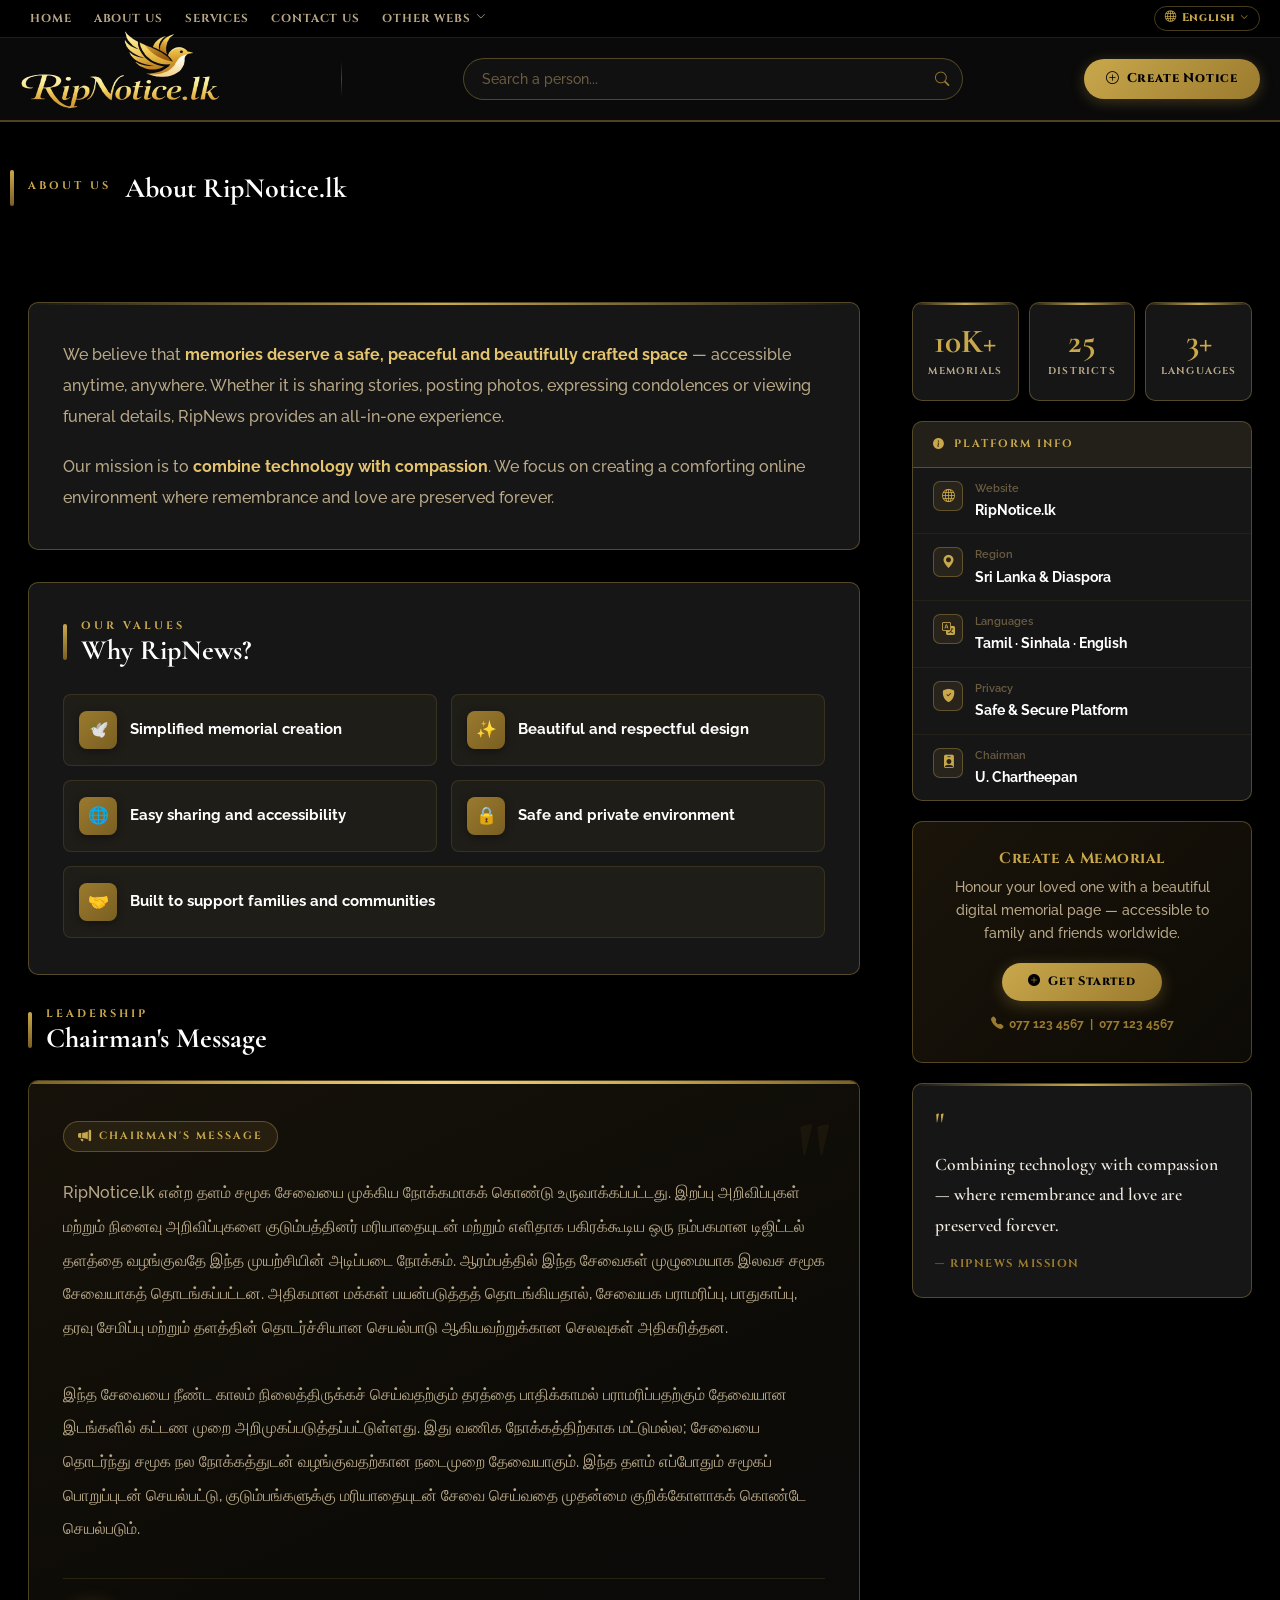
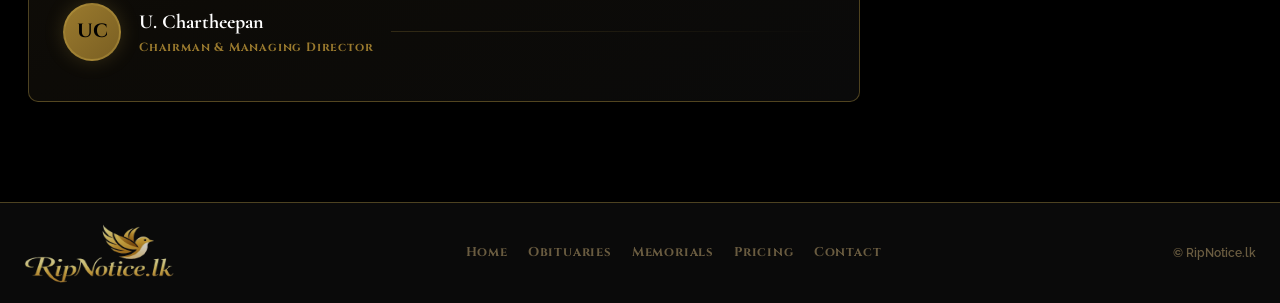
==== commit 56b47f64: "Initial commit" ====
--- a/about.html
+++ b/about.html
@@ -19,23 +19,19 @@
      Paste between your navbar and footer injections.
      Requires: <link rel="stylesheet" href="css/about.css">
      ======================================================== -->
-     
+
+    <!-- Section heading -->
+    <div class="cnt-sec-heading">
+        <div class="cnt-sec-bar"></div>
+        <p class="cnt-sec-label">About Us</p>
+        <h2 class="cnt-sec-title">About RipNotice.lk</h2>
+    </div>
+
     <!-- ── BODY ── -->
     <div class="abt-body">
 
         <!-- ── LEFT / MAIN COLUMN ── -->
         <div class="abt-main">
-
-            <!-- Our Story -->
-            <div class="abt-sec-heading">
-                <div class="abt-sec-bar"></div>
-                <div>
-                    <h2 class="abt-sec-label">Our Story</h2>
-                    <p class="abt-sec-title">About RipNotice.lk
-            
-                    </p>
-                </div>
-            </div>
 
             <div class="abt-mission-card">
                 <p>
--- a/css/about.css
+++ b/css/about.css
@@ -40,7 +40,7 @@
     grid-template-columns: 1fr 340px;
     gap: 52px;
     align-items: start;
-    margin-top: 120px;
+    margin-top: 0;
 }
 
 /* ================================================================
@@ -514,7 +514,6 @@
     grid-template-columns: 1fr 340px;
     gap: 52px;
     align-items: start;
-    margin-top: 120px;
 }
 
 /* ── Section heading ── */
@@ -993,31 +992,13 @@
    Services showcase block removed.
    ============================================================ */
 
-/* ── Design tokens ── */
-.cnt-body,
-.cnt-sidebar {
-    --_gold:        #c9a84c;
-    --_gold-light:  #e4c46e;
-    --_gold-bright: #f0d080;
-    --_gold-dark:   #9a7a2e;
-    --_gold-dim:    #7a5f22;
-    --_gold-border: rgba(201,168,76,0.35);
-    --_black-card:  #161616;
-    --_white:       #ffffff;
-    --_offwhite:    #f0ebe0;
-    --_grey-text:   #b8a888;
-    --_grey-dim:    #6a5c40;
-    --_shadow-gold: 0 4px 24px rgba(201,168,76,0.22);
-    --_radius:      10px;
-}
-
 /* ================================================================
    BODY LAYOUT
    ================================================================ */
 .cnt-body {
     max-width: 1320px;
-    margin: 120px auto 0;
-    padding: 70px 40px 100px;
+    margin:  auto ;
+    padding: 30px 40px 100px;
     display: grid;
     grid-template-columns: 1fr 340px;
     gap: 52px;
@@ -1026,8 +1007,13 @@
 
 /* ── Section heading ── */
 .cnt-sec-heading {
+    max-width: 1260px;
     display: flex; align-items: center; gap: 14px;
     margin-bottom: 26px;
+    margin-top: 170px;
+    margin-left: auto;
+    margin-right: auto;
+
 }
 .cnt-sec-bar {
     width: 4px; height: 36px; border-radius: 2px; flex-shrink: 0;
--- a/css/about.css
+++ b/css/about.css
@@ -40,7 +40,7 @@
     grid-template-columns: 1fr 340px;
     gap: 52px;
     align-items: start;
-    margin-top: 120px;
+    margin-top: 0;
 }
 
 /* ================================================================
@@ -514,7 +514,6 @@
     grid-template-columns: 1fr 340px;
     gap: 52px;
     align-items: start;
-    margin-top: 120px;
 }
 
 /* ── Section heading ── */
@@ -993,31 +992,13 @@
    Services showcase block removed.
    ============================================================ */
 
-/* ── Design tokens ── */
-.cnt-body,
-.cnt-sidebar {
-    --_gold:        #c9a84c;
-    --_gold-light:  #e4c46e;
-    --_gold-bright: #f0d080;
-    --_gold-dark:   #9a7a2e;
-    --_gold-dim:    #7a5f22;
-    --_gold-border: rgba(201,168,76,0.35);
-    --_black-card:  #161616;
-    --_white:       #ffffff;
-    --_offwhite:    #f0ebe0;
-    --_grey-text:   #b8a888;
-    --_grey-dim:    #6a5c40;
-    --_shadow-gold: 0 4px 24px rgba(201,168,76,0.22);
-    --_radius:      10px;
-}
-
 /* ================================================================
    BODY LAYOUT
    ================================================================ */
 .cnt-body {
     max-width: 1320px;
-    margin: 120px auto 0;
-    padding: 70px 40px 100px;
+    margin:  auto ;
+    padding: 30px 40px 100px;
     display: grid;
     grid-template-columns: 1fr 340px;
     gap: 52px;
@@ -1026,8 +1007,13 @@
 
 /* ── Section heading ── */
 .cnt-sec-heading {
+    max-width: 1260px;
     display: flex; align-items: center; gap: 14px;
     margin-bottom: 26px;
+    margin-top: 170px;
+    margin-left: auto;
+    margin-right: auto;
+
 }
 .cnt-sec-bar {
     width: 4px; height: 36px; border-radius: 2px; flex-shrink: 0;
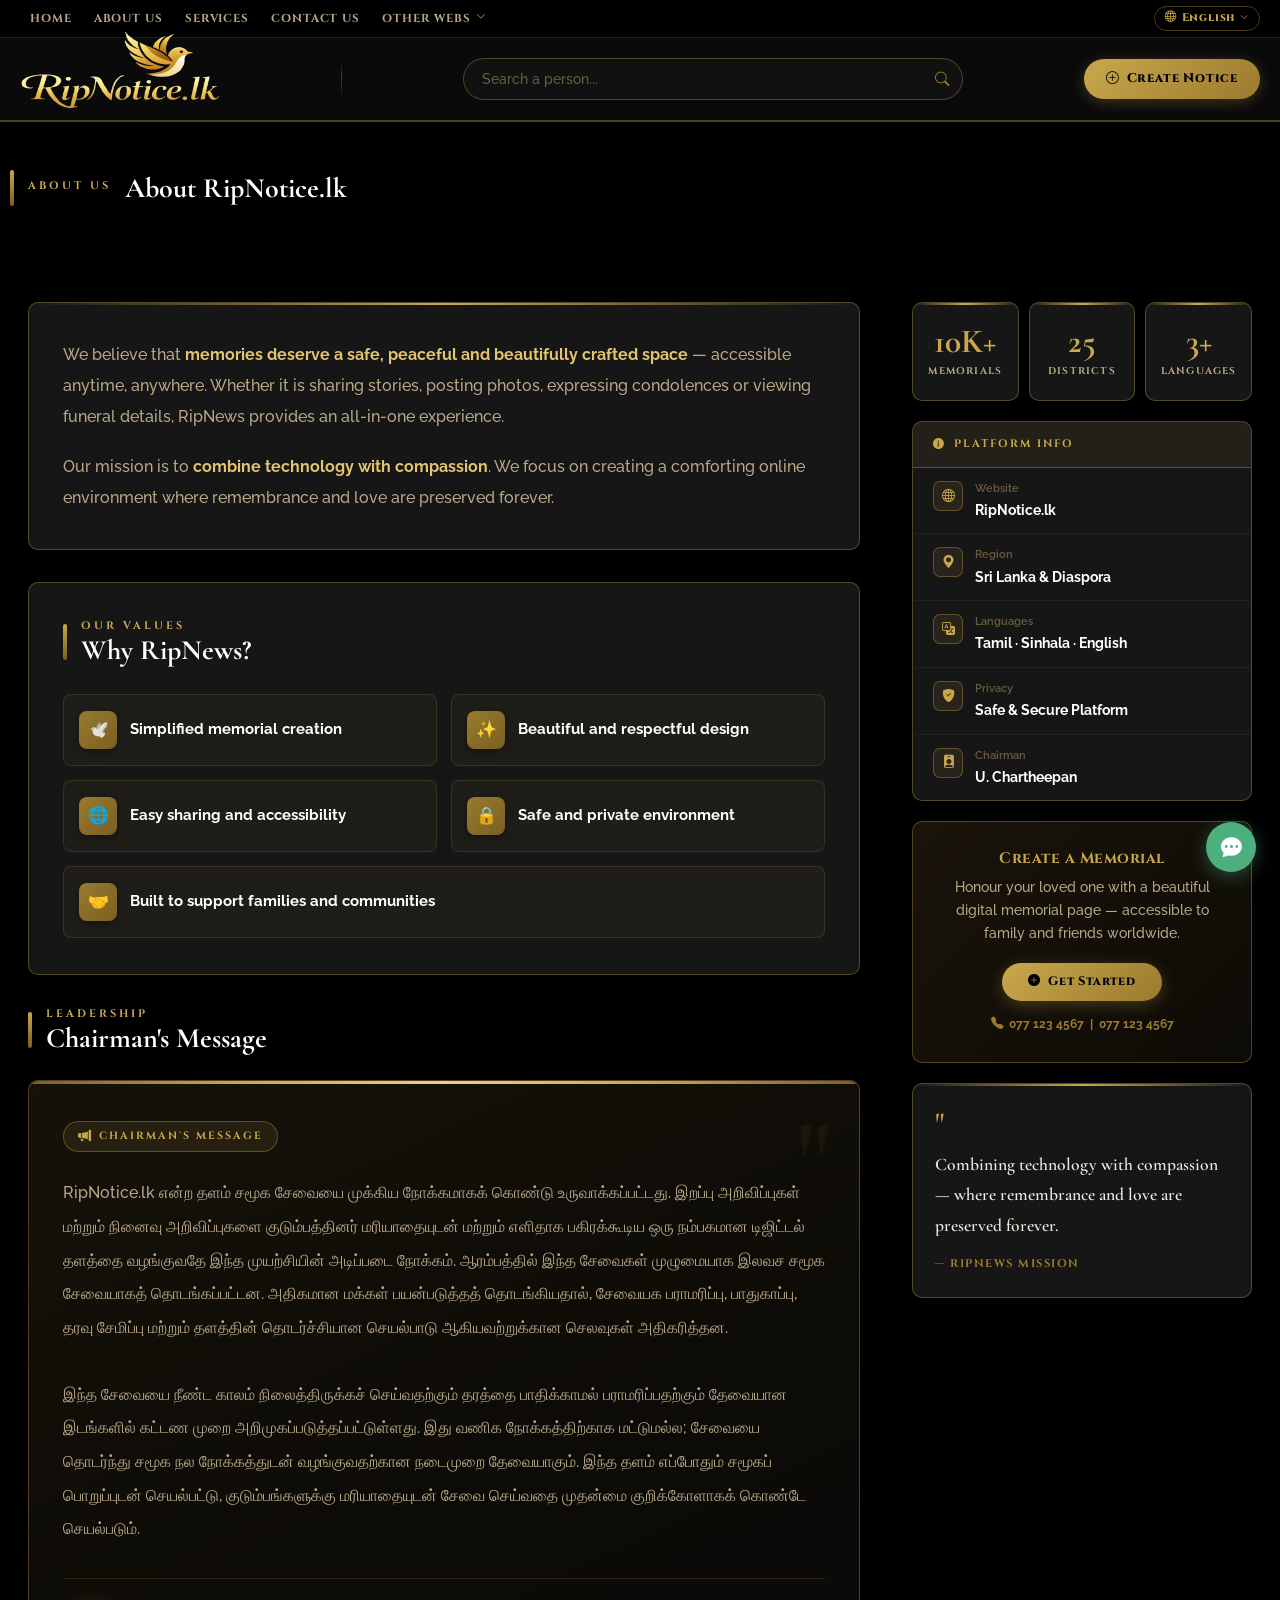
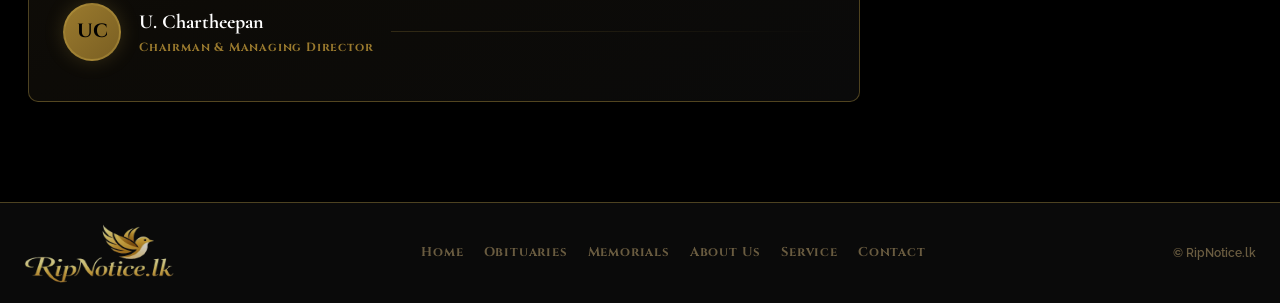
==== commit 034f4951: "Initial commit" ====
--- a/about.html
+++ b/about.html
@@ -219,6 +219,14 @@
     </div>
     <!-- ========== END ABOUT PAGE ========== -->   
 
+     <!-- ========== FIXED BUTTONS ========== -->
+    <button class="scroll-top" onclick="scrollToTop()" id="scrollTopBtn">
+        <i class="bi bi-arrow-up"></i>
+    </button>
+    <div class="chat-btn" title="Live Chat">
+        <i class="bi bi-chat-dots-fill"></i>
+    </div>
+
     <!-- Footer (injected) -->
     <div id="footer"></div>
 
--- a/css/about.css
+++ b/css/about.css
@@ -975,7 +975,7 @@
     .svc-quicknav { gap: 7px; }
     .svc-qnav-pill { font-size: 0.72rem; padding: 6px 12px; }
 }
-@media (max-width: 400px) {
+@media (max-width: 320px) {
     .svc-hero-title { font-size: 1.6rem; }
     .svc-body { padding: 26px 14px 50px; }
     .svc-steps { grid-template-columns: 1fr; }
@@ -1381,4 +1381,5 @@
     .cnt-body { padding: 26px 14px 50px; }
     .cnt-form-card { padding: 20px 16px; }
     .cnt-quote-text { font-size: 0.95rem; }
+    .cnt-sec-heading{margin-top: 100px;}
 }
--- a/css/about.css
+++ b/css/about.css
@@ -975,7 +975,7 @@
     .svc-quicknav { gap: 7px; }
     .svc-qnav-pill { font-size: 0.72rem; padding: 6px 12px; }
 }
-@media (max-width: 400px) {
+@media (max-width: 320px) {
     .svc-hero-title { font-size: 1.6rem; }
     .svc-body { padding: 26px 14px 50px; }
     .svc-steps { grid-template-columns: 1fr; }
@@ -1381,4 +1381,5 @@
     .cnt-body { padding: 26px 14px 50px; }
     .cnt-form-card { padding: 20px 16px; }
     .cnt-quote-text { font-size: 0.95rem; }
+    .cnt-sec-heading{margin-top: 100px;}
 }
